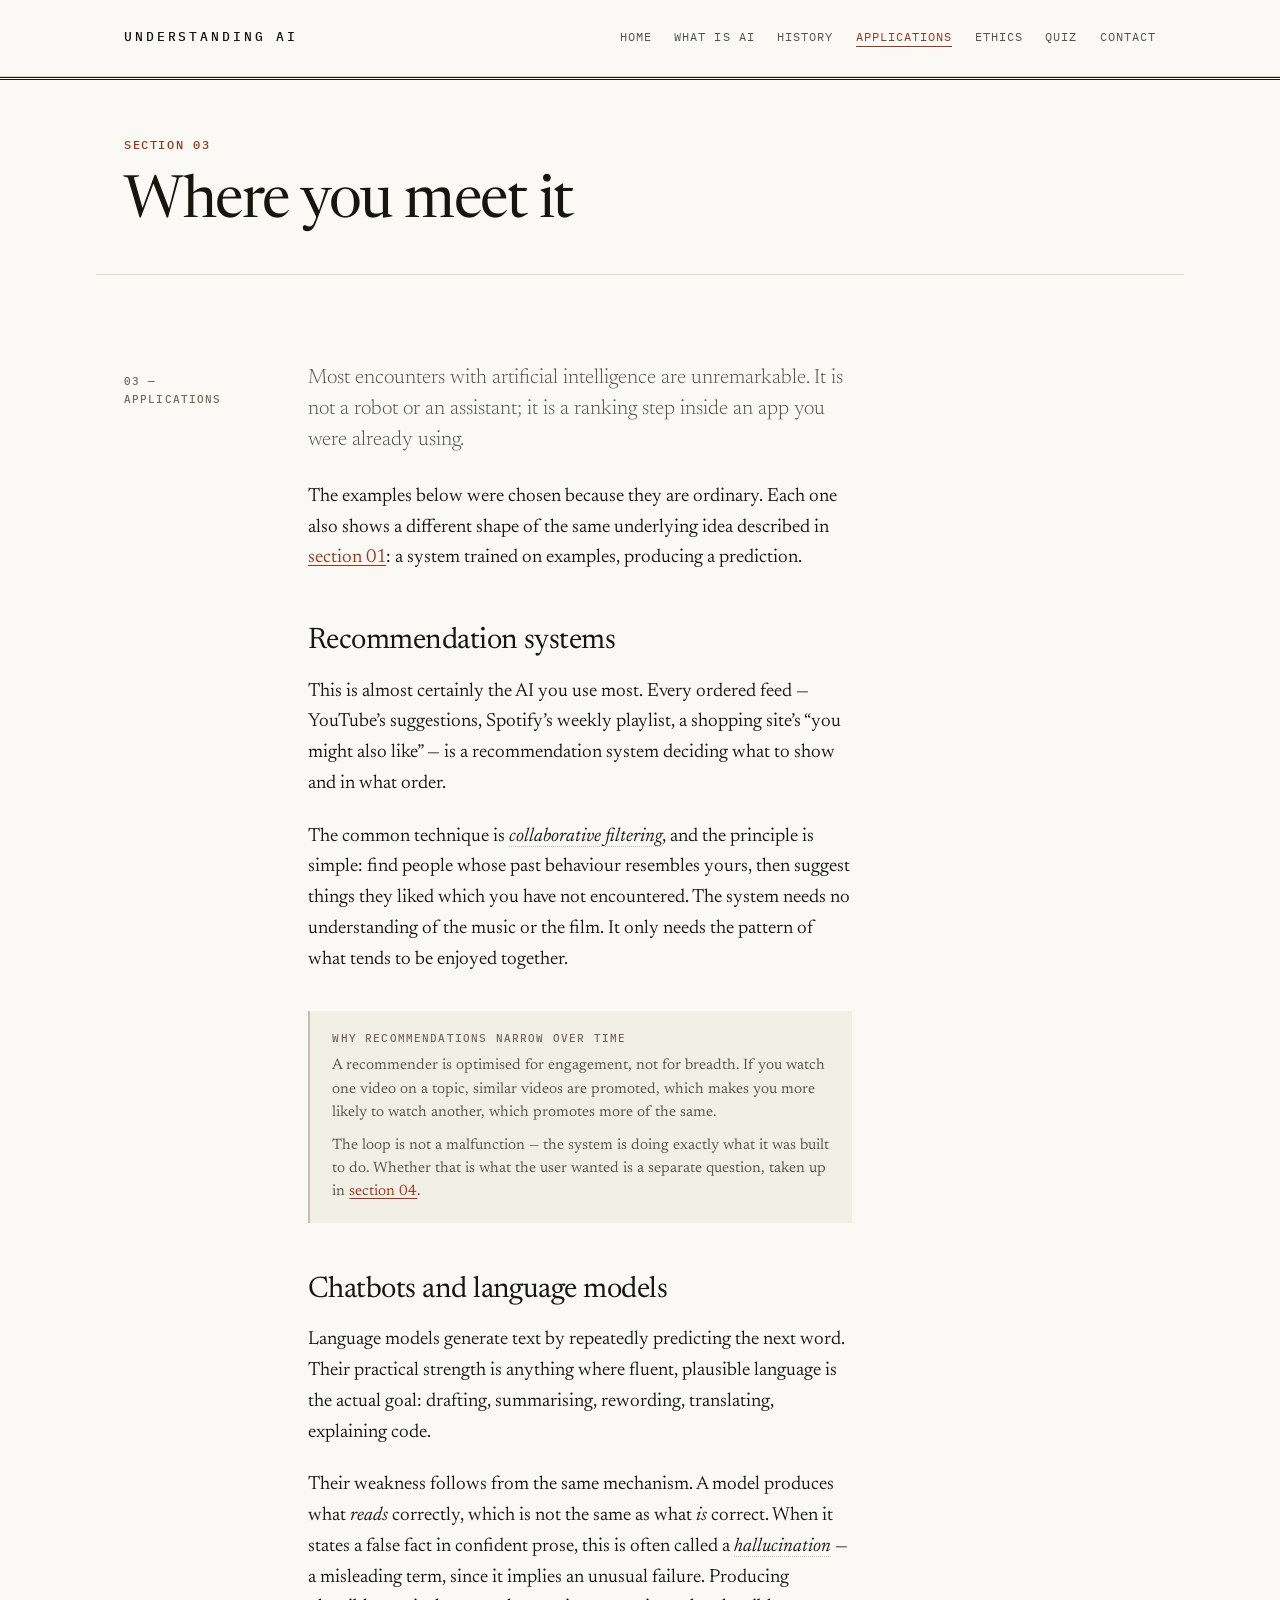
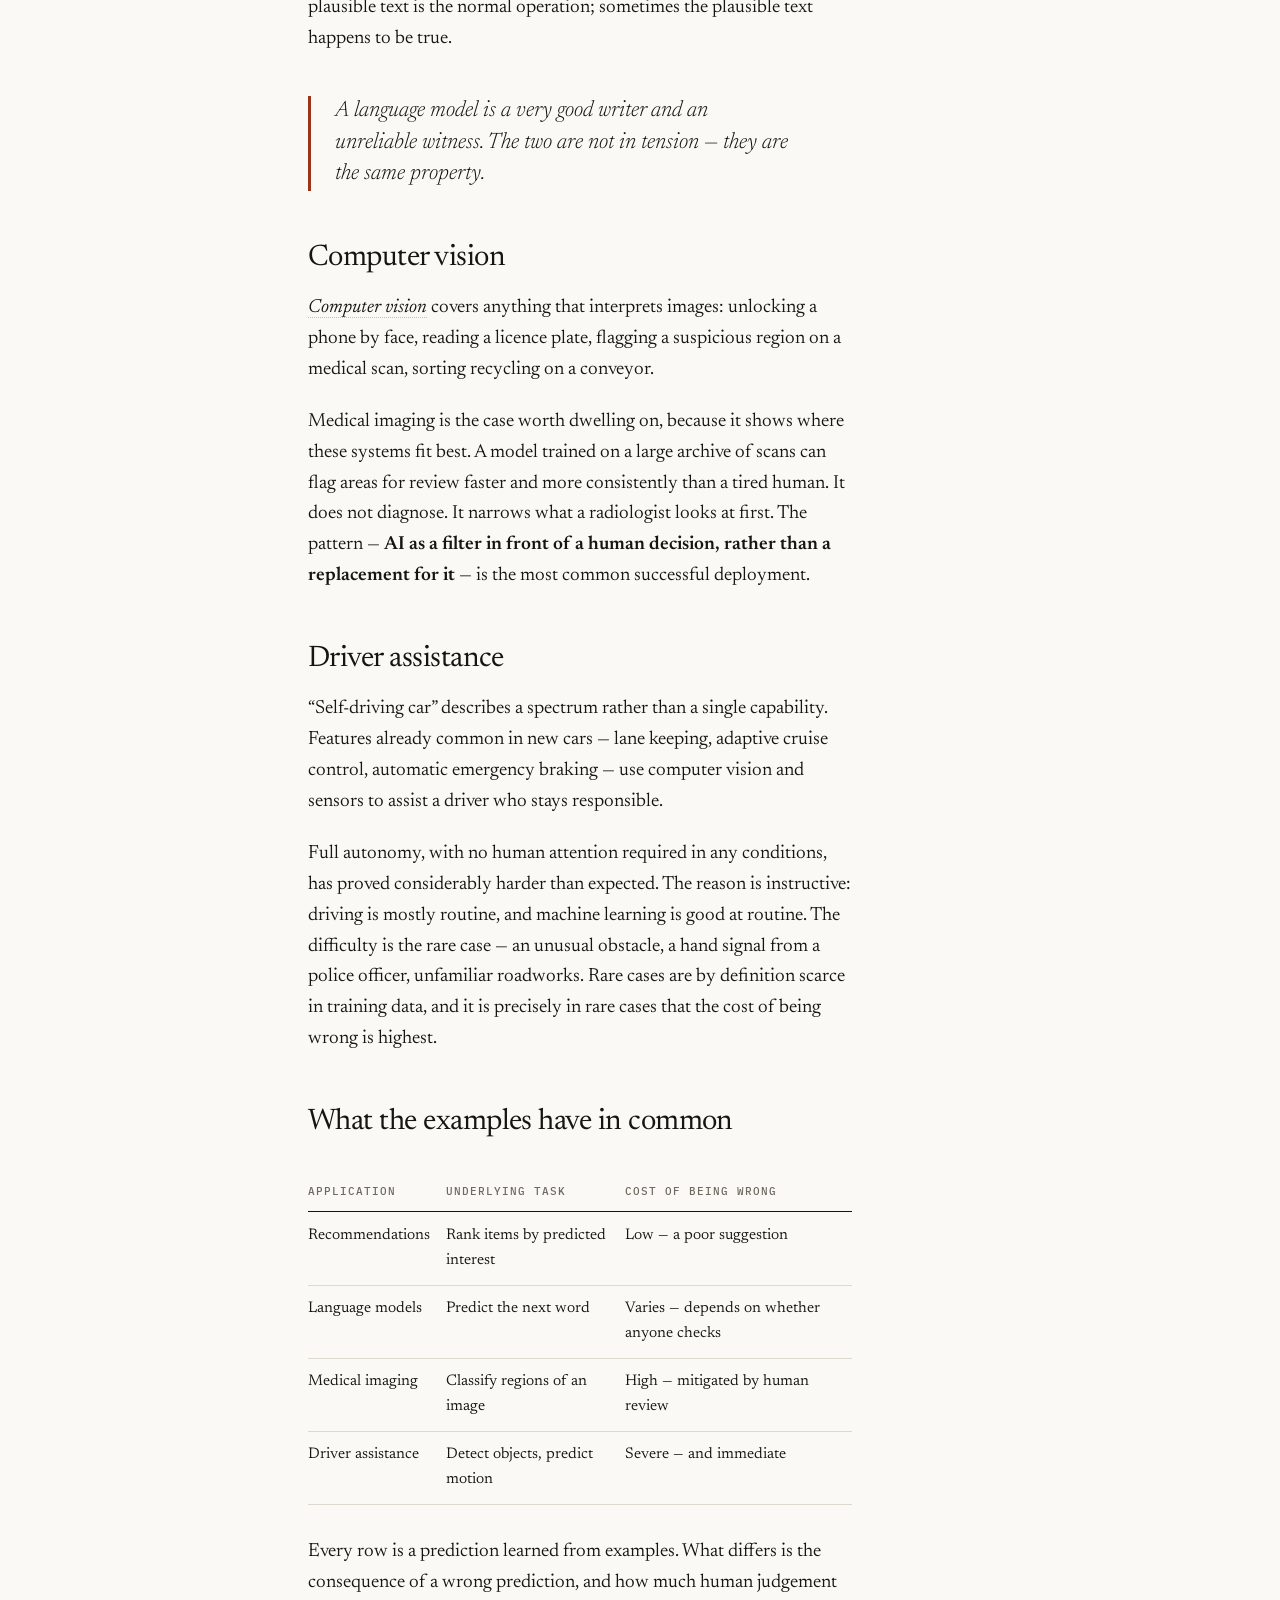
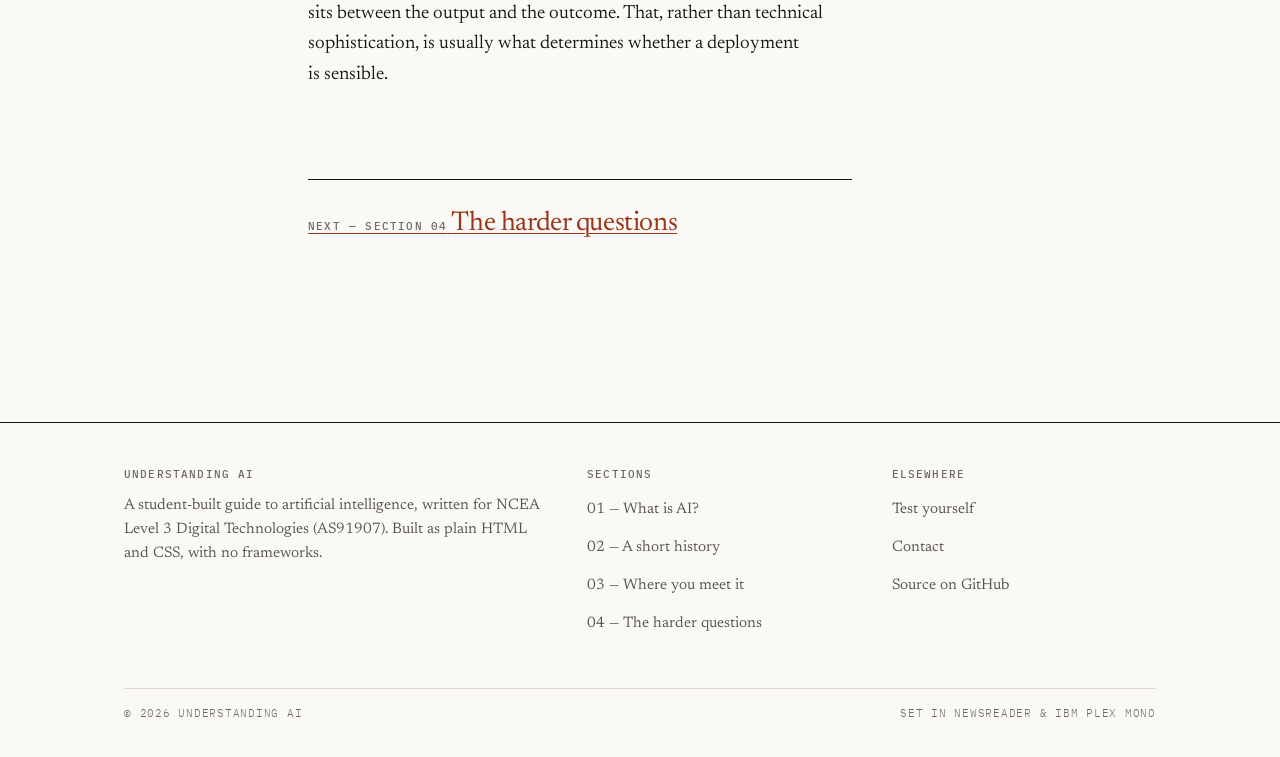
==== applications.html @ e771d9aa "Write and build "Where you meet it" page Section 03. Recommendation systems, language models, comput" ====
<!DOCTYPE html>
<html lang="en">
<head>
  <meta charset="UTF-8">
  <meta name="viewport" content="width=device-width, initial-scale=1.0">
  <title>Where you meet it — Understanding AI</title>
  <meta name="description"
        content="Real-world applications of artificial intelligence: recommendation systems, chatbots, driver assistance, and the AI already embedded in ordinary software.">
  <link rel="preconnect" href="https://fonts.googleapis.com">
  <link rel="preconnect" href="https://fonts.gstatic.com" crossorigin>
  <link href="https://fonts.googleapis.com/css2?family=Newsreader:ital,opsz,wght@0,6..72,300..600;1,6..72,300..500&family=IBM+Plex+Mono:wght@400;500&display=swap"
        rel="stylesheet">
  <link rel="stylesheet" href="css/style.css">
</head>
<body>

  <a class="skip-link" href="#main">Skip to content</a>

  <header class="masthead">
    <div class="wrap masthead__inner">
      <a class="wordmark" href="index.html">Understanding&nbsp;AI</a>
      <button class="nav__toggle" type="button" aria-expanded="false" aria-controls="nav-menu">Menu</button>
      <nav class="nav" aria-label="Main navigation">
        <ul class="nav__list" id="nav-menu">
          <li><a class="nav__link" href="index.html">Home</a></li>
          <li><a class="nav__link" href="what-is-ai.html">What is AI</a></li>
          <li><a class="nav__link" href="history.html">History</a></li>
          <li><a class="nav__link" href="applications.html" aria-current="page">Applications</a></li>
          <li><a class="nav__link" href="ethics.html">Ethics</a></li>
          <li><a class="nav__link" href="quiz.html">Quiz</a></li>
          <li><a class="nav__link" href="contact.html">Contact</a></li>
        </ul>
      </nav>
    </div>
  </header>
  <div class="masthead__rule" role="presentation"></div>

  <main id="main">

    <div class="wrap pagehead">
      <p class="pagehead__num">Section 03</p>
      <h1 class="pagehead__title">Where you meet it</h1>
    </div>

    <section class="wrap section">
      <div class="spread">
        <p class="margin-note">03 &mdash; Applications</p>
        <div class="prose">

          <p class="lead">
            Most encounters with artificial intelligence are unremarkable. It is
            not a robot or an assistant; it is a ranking step inside an app you
            were already using.
          </p>

          <p>
            The examples below were chosen because they are ordinary. Each one
            also shows a different shape of the same underlying idea described
            in <a href="what-is-ai.html">section 01</a>: a system trained on
            examples, producing a prediction.
          </p>

          <h2>Recommendation systems</h2>

          <p>
            This is almost certainly the AI you use most. Every ordered feed —
            YouTube&rsquo;s suggestions, Spotify&rsquo;s weekly playlist, a
            shopping site&rsquo;s &ldquo;you might also like&rdquo; — is a
            recommendation system deciding what to show and in what order.
          </p>

          <p>
            The common technique is <span class="term">collaborative
            filtering</span>, and the principle is simple: find people whose
            past behaviour resembles yours, then suggest things they liked
            which you have not encountered. The system needs no understanding
            of the music or the film. It only needs the pattern of what tends
            to be enjoyed together.
          </p>

          <div class="sidenote">
            <span class="sidenote__label">Why recommendations narrow over time</span>
            <p>
              A recommender is optimised for engagement, not for breadth. If
              you watch one video on a topic, similar videos are promoted,
              which makes you more likely to watch another, which promotes
              more of the same.
            </p>
            <p>
              The loop is not a malfunction — the system is doing exactly what
              it was built to do. Whether that is what the user wanted is a
              separate question, taken up in
              <a href="ethics.html">section 04</a>.
            </p>
          </div>

          <h2>Chatbots and language models</h2>

          <p>
            Language models generate text by repeatedly predicting the next
            word. Their practical strength is anything where fluent, plausible
            language is the actual goal: drafting, summarising, rewording,
            translating, explaining code.
          </p>

          <p>
            Their weakness follows from the same mechanism. A model produces
            what <em>reads</em> correctly, which is not the same as what
            <em>is</em> correct. When it states a false fact in confident
            prose, this is often called a
            <span class="term">hallucination</span> — a misleading term, since
            it implies an unusual failure. Producing plausible text is the
            normal operation; sometimes the plausible text happens to be true.
          </p>

          <p class="pullquote">
            A language model is a very good writer and an unreliable witness.
            The two are not in tension — they are the same property.
          </p>

          <h2>Computer vision</h2>

          <p>
            <span class="term">Computer vision</span> covers anything that
            interprets images: unlocking a phone by face, reading a licence
            plate, flagging a suspicious region on a medical scan, sorting
            recycling on a conveyor.
          </p>

          <p>
            Medical imaging is the case worth dwelling on, because it shows
            where these systems fit best. A model trained on a large archive of
            scans can flag areas for review faster and more consistently than a
            tired human. It does not diagnose. It narrows what a radiologist
            looks at first. The pattern — <strong>AI as a filter in front of a
            human decision, rather than a replacement for it</strong> — is the
            most common successful deployment.
          </p>

          <h2>Driver assistance</h2>

          <p>
            &ldquo;Self-driving car&rdquo; describes a spectrum rather than a
            single capability. Features already common in new cars — lane
            keeping, adaptive cruise control, automatic emergency braking — use
            computer vision and sensors to assist a driver who stays
            responsible.
          </p>

          <p>
            Full autonomy, with no human attention required in any conditions,
            has proved considerably harder than expected. The reason is
            instructive: driving is mostly routine, and machine learning is good
            at routine. The difficulty is the rare case — an unusual obstacle, a
            hand signal from a police officer, unfamiliar roadworks. Rare cases
            are by definition scarce in training data, and it is precisely in
            rare cases that the cost of being wrong is highest.
          </p>

          <h2>What the examples have in common</h2>

          <div class="table-scroll">
            <table>
              <caption class="visually-hidden">Applications compared by task and consequence of error</caption>
              <thead>
                <tr>
                  <th scope="col">Application</th>
                  <th scope="col">Underlying task</th>
                  <th scope="col">Cost of being wrong</th>
                </tr>
              </thead>
              <tbody>
                <tr>
                  <td>Recommendations</td>
                  <td>Rank items by predicted interest</td>
                  <td>Low &mdash; a poor suggestion</td>
                </tr>
                <tr>
                  <td>Language models</td>
                  <td>Predict the next word</td>
                  <td>Varies &mdash; depends on whether anyone checks</td>
                </tr>
                <tr>
                  <td>Medical imaging</td>
                  <td>Classify regions of an image</td>
                  <td>High &mdash; mitigated by human review</td>
                </tr>
                <tr>
                  <td>Driver assistance</td>
                  <td>Detect objects, predict motion</td>
                  <td>Severe &mdash; and immediate</td>
                </tr>
              </tbody>
            </table>
          </div>

          <p>
            Every row is a prediction learned from examples. What differs is the
            consequence of a wrong prediction, and how much human judgement sits
            between the output and the outcome. That, rather than technical
            sophistication, is usually what determines whether a deployment is
            sensible.
          </p>

          <a class="readnext" href="ethics.html">
            <span class="readnext__label">Next &mdash; Section 04</span>
            <span class="readnext__title">The harder questions</span>
          </a>

        </div>
      </div>
    </section>

  </main>

  <footer class="colophon">
    <div class="wrap">
      <div class="colophon__grid">
        <div class="colophon__about">
          <h2 class="colophon__heading">Understanding AI</h2>
          <p>
            A student-built guide to artificial intelligence, written for
            NCEA Level&nbsp;3 Digital Technologies (AS91907). Built as plain
            HTML and CSS, with no frameworks.
          </p>
        </div>
        <div>
          <h2 class="colophon__heading">Sections</h2>
          <ul class="colophon__list">
            <li><a href="what-is-ai.html">01 &mdash; What is AI?</a></li>
            <li><a href="history.html">02 &mdash; A short history</a></li>
            <li><a href="applications.html">03 &mdash; Where you meet it</a></li>
            <li><a href="ethics.html">04 &mdash; The harder questions</a></li>
          </ul>
        </div>
        <div>
          <h2 class="colophon__heading">Elsewhere</h2>
          <ul class="colophon__list">
            <li><a href="quiz.html">Test yourself</a></li>
            <li><a href="contact.html">Contact</a></li>
            <li><a href="https://github.com/realistkrook/AS91907">Source on GitHub</a></li>
          </ul>
        </div>
      </div>
      <div class="colophon__foot">
        <span>&copy; 2026 Understanding AI</span>
        <span>Set in Newsreader &amp; IBM Plex Mono</span>
      </div>
    </div>
  </footer>

  <script src="js/nav.js"></script>
</body>
</html>
---- css/style.css ----
/* ==========================================================================
   Understanding AI — Stylesheet
   AS91907 Digital Technologies 3.8

   DESIGN DIRECTION — Editorial / Swiss information design
   ------------------------------------------------------
   The reference points are printed explanatory writing: a broadsheet
   long-read, a well-set textbook, Tufte's page layouts. The reasoning is
   that this site is almost entirely explanatory prose, so it should be
   built like something made to be *read*, not like a product landing page.

   The rules that follow from that:
     - Paper, not dark mode. Long reading is easier on a light ground.
     - Serif for prose. Mono for anything that labels, numbers or indexes.
     - Hairline rules and numbered rows instead of boxes and cards.
     - Exactly one accent colour, used sparingly and never decoratively.
     - No gradients, no drop shadows, no rounded corners, no icon-per-heading.

   All colour pairings verified against WCAG 2.1 AA before any page was
   built — see docs/style-guide.md and docs/check-contrast.py.
   ========================================================================== */

/* --------------------------------------------------------------------------
   1. Design tokens
   -------------------------------------------------------------------------- */
:root {
  /* Ground */
  --paper:      #FAF9F6;
  --band:       #F2EFE7;   /* subtle tinted band for set-apart sections */

  /* Ink — three levels only, so hierarchy stays legible */
  --ink:        #16150F;   /* 17.37:1 on paper */
  --ink-2:      #55524A;   /*  7.41:1 on paper */
  --ink-3:      #6E6A60;   /*  5.12:1 on paper, 4.69:1 on band */

  /* One accent. Oxide red — the colour of printers' ink, not of software. */
  --accent:     #9C3418;   /*  6.84:1 on paper */

  /* Rules */
  --rule:       #DDD9CF;
  --rule-mid:   #C4BFB2;

  /* Type */
  --serif: "Newsreader", "Iowan Old Style", "Palatino Linotype", Georgia, serif;
  --mono:  "IBM Plex Mono", "SFMono-Regular", Menlo, Consolas, monospace;

  /* Measure — the single most important typographic decision on a text site */
  --measure: 34rem;

  /* Rhythm */
  --gap:   1.5rem;
  --stack: 2.5rem;
  --bay:   5.5rem;   /* space between major sections */
}

/* --------------------------------------------------------------------------
   2. Base
   -------------------------------------------------------------------------- */
*, *::before, *::after { box-sizing: border-box; }

html {
  -webkit-text-size-adjust: 100%;
}

body {
  margin: 0;
  background: var(--paper);
  color: var(--ink);
  font-family: var(--serif);
  font-size: 1.1875rem;
  line-height: 1.62;
  font-weight: 380;
  -webkit-font-smoothing: antialiased;
  text-rendering: optimizeLegibility;
}

/* Prose gets a proper measure and pretty wrapping. */
p {
  margin: 0 0 1.15em;
  max-width: var(--measure);
  text-wrap: pretty;
}

h1, h2, h3 {
  font-weight: 500;
  line-height: 1.14;
  letter-spacing: -0.015em;
  text-wrap: balance;
  margin: 0;
}

a { color: inherit; }

img { max-width: 100%; height: auto; display: block; }

hr {
  height: 0;
  margin: var(--stack) 0;
  border: 0;
  border-top: 1px solid var(--rule);
  max-width: var(--measure);
}

::selection { background: #EADFCB; }

/* Focus ring — square, to match everything else. Never removed. */
:focus-visible {
  outline: 2px solid var(--accent);
  outline-offset: 3px;
}

.skip-link {
  position: absolute;
  left: -9999px;
  z-index: 200;
  padding: 0.6rem 1rem;
  background: var(--ink);
  color: var(--paper);
  font-family: var(--mono);
  font-size: 0.75rem;
  letter-spacing: 0.08em;
  text-transform: uppercase;
  text-decoration: none;
}
.skip-link:focus { left: 1.5rem; top: 1.5rem; }

/* Available to screen readers, hidden visually. Used for table captions,
   which describe a table to assistive technology without repeating a
   heading that is already visible above it. */
.visually-hidden {
  position: absolute;
  width: 1px;
  height: 1px;
  margin: -1px;
  padding: 0;
  overflow: hidden;
  clip: rect(0 0 0 0);
  clip-path: inset(50%);
  white-space: nowrap;
  border: 0;
}

/* --------------------------------------------------------------------------
   3. Layout
   -------------------------------------------------------------------------- */
.wrap {
  width: 100%;
  max-width: 68rem;
  margin-inline: auto;
  padding-inline: 1.75rem;
}

/* Two-column editorial grid: a narrow marginal column for labels and
   metadata, and a wide column for the actual content. This is the
   structural idea the whole site is built on. */
.spread {
  display: grid;
  grid-template-columns: 8.5rem minmax(0, 1fr);
  gap: 0 3rem;
}
@media (max-width: 800px) {
  .spread { grid-template-columns: 1fr; gap: 0.75rem; }
}

/* A label that sits in the margin, opposite the content it names. */
.margin-note {
  font-family: var(--mono);
  font-size: 0.7rem;
  font-weight: 500;
  letter-spacing: 0.1em;
  text-transform: uppercase;
  color: var(--ink-3);
  padding-top: 0.55rem;
}

.section { padding-block: var(--bay); }
.section--band {
  background: var(--band);
  border-block: 1px solid var(--rule);
}

/* --------------------------------------------------------------------------
   4. Masthead
   The double rule under the masthead is lifted straight from newspaper
   practice: one hairline, a sliver of space, then a heavy rule.
   -------------------------------------------------------------------------- */
.masthead {
  border-bottom: 1px solid var(--rule);
  background: var(--paper);
}

.masthead__inner {
  display: flex;
  align-items: baseline;
  justify-content: space-between;
  gap: 1.5rem;
  padding-block: 1.4rem;
}

.wordmark {
  font-family: var(--mono);
  font-size: 0.82rem;
  font-weight: 500;
  letter-spacing: 0.22em;
  text-transform: uppercase;
  text-decoration: none;
  white-space: nowrap;
}
.wordmark:hover { color: var(--accent); }

.masthead__rule {
  height: 3px;
  border-top: 1px solid var(--ink);
  border-bottom: 1px solid var(--ink);
  background: transparent;
}

/* --- Navigation ---------------------------------------------------------- */
.nav__list {
  display: flex;
  align-items: baseline;
  gap: 1.4rem;
  margin: 0;
  padding: 0;
  list-style: none;
}

.nav__link {
  font-family: var(--mono);
  font-size: 0.72rem;
  font-weight: 400;
  letter-spacing: 0.09em;
  text-transform: uppercase;
  color: var(--ink-2);
  text-decoration: none;
  padding-bottom: 2px;
  border-bottom: 1px solid transparent;
  transition: color 0.12s, border-color 0.12s;
}
.nav__link:hover {
  color: var(--ink);
  border-bottom-color: var(--ink);
}
.nav__link[aria-current="page"] {
  color: var(--accent);
  border-bottom-color: var(--accent);
}

/* Menu toggle — set as a word, not an icon. A ☰ glyph would be the only
   pictogram on the entire site; a label is more consistent and clearer. */
.nav__toggle {
  display: none;
  padding: 0.35rem 0;
  background: none;
  border: 0;
  border-bottom: 1px solid var(--ink);
  color: var(--ink);
  font-family: var(--mono);
  font-size: 0.72rem;
  letter-spacing: 0.09em;
  text-transform: uppercase;
  cursor: pointer;
}

@media (max-width: 860px) {
  .nav__toggle { display: block; }
  .nav__list {
    display: none;
    flex-direction: column;
    align-items: flex-start;
    gap: 0;
    padding-bottom: 0.75rem;
  }
  .nav__list.is-open { display: flex; }
  .nav__link {
    display: block;
    width: 100%;
    padding-block: 0.7rem;
    border-bottom: 1px solid var(--rule);
    font-size: 0.78rem;
  }
  .masthead__inner { flex-wrap: wrap; }
  .nav { width: 100%; }
}

/* --------------------------------------------------------------------------
   5. Opening spread (hero)
   -------------------------------------------------------------------------- */
.opener { padding-block: 4.5rem 3.5rem; }

.opener__kicker {
  font-family: var(--mono);
  font-size: 0.7rem;
  font-weight: 500;
  letter-spacing: 0.14em;
  text-transform: uppercase;
  color: var(--accent);
  margin: 0 0 1.6rem;
}

.opener__title {
  font-size: clamp(2.9rem, 8.5vw, 5.6rem);
  font-weight: 400;
  line-height: 0.99;
  letter-spacing: -0.028em;
  margin: 0;
  max-width: 15ch;
}
.opener__title em {
  font-style: italic;
  font-weight: 300;
}

/* The standfirst — the larger intro paragraph under a headline. */
.standfirst {
  margin: 2rem 0 0;
  max-width: 40rem;
  font-size: 1.35rem;
  line-height: 1.5;
  font-weight: 300;
  color: var(--ink-2);
}

.byline {
  display: flex;
  flex-wrap: wrap;
  gap: 0.5rem 1.6rem;
  margin-top: 2.5rem;
  padding-top: 1rem;
  border-top: 1px solid var(--rule);
  font-family: var(--mono);
  font-size: 0.7rem;
  letter-spacing: 0.08em;
  text-transform: uppercase;
  color: var(--ink-3);
}

/* --------------------------------------------------------------------------
   6. Contents index — the card grid's replacement
   Numbered rows separated by hairlines. This is how a book lists its
   chapters, and it carries more information in less space than three
   equally-weighted boxes.
   -------------------------------------------------------------------------- */
.index { border-bottom: 1px solid var(--rule); }

.index__row {
  display: grid;
  grid-template-columns: 4.5rem minmax(0, 1fr) minmax(0, 1.15fr) 2rem;
  align-items: baseline;
  gap: 0 2rem;
  padding: 1.9rem 0;
  border-top: 1px solid var(--rule);
  text-decoration: none;
  color: inherit;
  transition: background-color 0.14s;
}
.index__row:hover { background: rgba(156, 52, 24, 0.045); }

.index__num {
  font-family: var(--mono);
  font-size: 0.78rem;
  font-weight: 500;
  letter-spacing: 0.06em;
  color: var(--ink-3);
  transition: color 0.14s;
}
.index__row:hover .index__num { color: var(--accent); }

.index__title {
  font-size: 1.7rem;
  font-weight: 400;
  letter-spacing: -0.015em;
  line-height: 1.15;
}

.index__blurb {
  margin: 0;
  max-width: none;
  font-size: 0.98rem;
  line-height: 1.55;
  color: var(--ink-2);
}

.index__mark {
  justify-self: end;
  font-family: var(--mono);
  font-size: 0.95rem;
  color: var(--ink-3);
  transition: transform 0.14s, color 0.14s;
}
.index__row:hover .index__mark {
  color: var(--accent);
  transform: translateX(4px);
}

@media (max-width: 800px) {
  .index__row {
    grid-template-columns: 3rem minmax(0, 1fr);
    gap: 0.4rem 1.25rem;
    padding: 1.5rem 0;
  }
  .index__blurb { grid-column: 2; }
  .index__mark  { display: none; }
  .index__title { font-size: 1.4rem; }
}

/* --------------------------------------------------------------------------
   7. Prose
   -------------------------------------------------------------------------- */
.prose > * { max-width: var(--measure); }

.prose h2 {
  margin: 3.2rem 0 1.1rem;
  font-size: 1.85rem;
  font-weight: 400;
  letter-spacing: -0.018em;
}
.prose h2:first-child { margin-top: 0; }

.prose h3 {
  margin: 2.4rem 0 0.7rem;
  font-size: 1.22rem;
  font-weight: 600;
  letter-spacing: -0.005em;
}

.prose a {
  color: var(--accent);
  text-decoration: underline;
  text-underline-offset: 0.18em;
  text-decoration-thickness: 1px;
}
.prose a:hover { background: rgba(156, 52, 24, 0.09); }

.prose strong { font-weight: 600; }

.prose ul, .prose ol {
  max-width: var(--measure);
  margin: 0 0 1.15em;
  padding-left: 1.3rem;
}
.prose li { margin-bottom: 0.5rem; }
.prose li::marker { color: var(--ink-3); }

/* Lead paragraph — the first paragraph of a page, set slightly larger. */
.prose .lead {
  font-size: 1.3rem;
  line-height: 1.5;
  font-weight: 300;
  color: var(--ink-2);
  margin-bottom: 1.6rem;
}

/* Pull quote — set in italic, hung off a heavy left rule. */
.pullquote {
  max-width: 30rem;
  margin: 2.6rem 0;
  padding-left: 1.5rem;
  border-left: 3px solid var(--accent);
  font-size: 1.4rem;
  line-height: 1.4;
  font-style: italic;
  font-weight: 300;
  color: var(--ink);
}

/* An aside set in the margin, the way a textbook annotates a page. */
.sidenote {
  max-width: var(--measure);
  margin: 2.2rem 0;
  padding: 1.2rem 1.4rem;
  background: var(--band);
  border-left: 2px solid var(--rule-mid);
  font-size: 0.94rem;
  line-height: 1.55;
  color: var(--ink-2);
}
.sidenote p { max-width: none; margin-bottom: 0.6rem; }
.sidenote p:last-child { margin-bottom: 0; }
.sidenote__label {
  display: block;
  margin-bottom: 0.5rem;
  font-family: var(--mono);
  font-size: 0.66rem;
  font-weight: 500;
  letter-spacing: 0.11em;
  text-transform: uppercase;
  color: var(--ink-3);
}

/* Defined term — used where jargon is introduced. */
.term {
  font-style: italic;
  border-bottom: 1px dotted var(--rule-mid);
}

/* --------------------------------------------------------------------------
   8. Data table — plain rules, no zebra striping
   -------------------------------------------------------------------------- */
.table-scroll { overflow-x: auto; margin: 2rem 0; }

table {
  width: 100%;
  max-width: var(--measure);
  border-collapse: collapse;
  font-size: 0.96rem;
}
th, td {
  padding: 0.7rem 1rem 0.7rem 0;
  text-align: left;
  vertical-align: top;
  border-bottom: 1px solid var(--rule);
}
th {
  font-family: var(--mono);
  font-size: 0.68rem;
  font-weight: 500;
  letter-spacing: 0.09em;
  text-transform: uppercase;
  color: var(--ink-3);
  border-bottom: 1px solid var(--ink);
}

/* --------------------------------------------------------------------------
   9. Links and buttons
   The primary action is a bordered word, not a filled pill.
   -------------------------------------------------------------------------- */
.actions {
  display: flex;
  flex-wrap: wrap;
  gap: 1.5rem;
  align-items: center;
  margin-top: 2.4rem;
}

.btn {
  display: inline-block;
  padding: 0.72rem 1.5rem;
  border: 1px solid var(--ink);
  background: transparent;
  color: var(--ink);
  font-family: var(--mono);
  font-size: 0.73rem;
  font-weight: 500;
  letter-spacing: 0.1em;
  text-transform: uppercase;
  text-decoration: none;
  cursor: pointer;
  transition: background-color 0.14s, color 0.14s;
}
.btn:hover { background: var(--ink); color: var(--paper); }

.btn--accent { border-color: var(--accent); color: var(--accent); }
.btn--accent:hover { background: var(--accent); color: var(--paper); }

/* A quieter inline "next" link. */
.textlink {
  font-family: var(--mono);
  font-size: 0.73rem;
  letter-spacing: 0.09em;
  text-transform: uppercase;
  color: var(--ink-2);
  text-decoration: none;
  border-bottom: 1px solid var(--rule-mid);
  padding-bottom: 2px;
}
.textlink:hover { color: var(--accent); border-bottom-color: var(--accent); }

/* --------------------------------------------------------------------------
   10. Page head (interior pages)
   -------------------------------------------------------------------------- */
.pagehead {
  padding-block: 3.5rem 2.5rem;
  border-bottom: 1px solid var(--rule);
}
.pagehead__num {
  font-family: var(--mono);
  font-size: 0.72rem;
  font-weight: 500;
  letter-spacing: 0.14em;
  text-transform: uppercase;
  color: var(--accent);
  margin: 0 0 1.2rem;
}
.pagehead__title {
  font-size: clamp(2.3rem, 6vw, 3.7rem);
  font-weight: 400;
  line-height: 1.02;
  letter-spacing: -0.025em;
  max-width: 17ch;
}

/* Status marker for pages that aren't written yet. */
.status {
  display: inline-block;
  margin-left: 0.6rem;
  padding: 0.2rem 0.55rem;
  border: 1px solid var(--rule-mid);
  font-family: var(--mono);
  font-size: 0.62rem;
  font-weight: 500;
  letter-spacing: 0.1em;
  text-transform: uppercase;
  color: var(--ink-3);
  vertical-align: 0.4em;
}

/* --------------------------------------------------------------------------
   11. Page footer navigation — "next in the sequence"
   -------------------------------------------------------------------------- */
.readnext {
  display: block;
  margin-top: var(--bay);
  padding-top: 1.4rem;
  border-top: 1px solid var(--ink);
  text-decoration: none;
  color: inherit;
  max-width: var(--measure);
}
.readnext__label {
  font-family: var(--mono);
  font-size: 0.68rem;
  font-weight: 500;
  letter-spacing: 0.11em;
  text-transform: uppercase;
  color: var(--ink-3);
}
.readnext__title {
  margin-top: 0.5rem;
  font-size: 1.7rem;
  font-weight: 400;
  letter-spacing: -0.015em;
}
.readnext:hover .readnext__title { color: var(--accent); }

/* --------------------------------------------------------------------------
   12. Colophon (footer)
   -------------------------------------------------------------------------- */
.colophon {
  margin-top: var(--bay);
  border-top: 1px solid var(--ink);
  padding-block: 2.8rem 2.2rem;
  background: var(--paper);
}

.colophon__grid {
  display: grid;
  grid-template-columns: 1.6fr 1fr 1fr;
  gap: 2.5rem;
}
@media (max-width: 760px) {
  .colophon__grid { grid-template-columns: 1fr 1fr; }
  .colophon__about { grid-column: 1 / -1; }
}

.colophon__about p {
  max-width: 26rem;
  margin: 0;
  font-size: 0.95rem;
  line-height: 1.55;
  color: var(--ink-2);
}

.colophon__heading {
  margin: 0 0 0.9rem;
  font-family: var(--mono);
  font-size: 0.66rem;
  font-weight: 500;
  letter-spacing: 0.11em;
  text-transform: uppercase;
  color: var(--ink-3);
}

.colophon__list { margin: 0; padding: 0; list-style: none; }
.colophon__list li { margin-bottom: 0.45rem; }
.colophon__list a {
  font-size: 0.95rem;
  color: var(--ink-2);
  text-decoration: none;
  border-bottom: 1px solid transparent;
}
.colophon__list a:hover { color: var(--accent); border-bottom-color: var(--accent); }

.colophon__foot {
  display: flex;
  flex-wrap: wrap;
  justify-content: space-between;
  gap: 0.6rem 2rem;
  margin-top: 2.6rem;
  padding-top: 1rem;
  border-top: 1px solid var(--rule);
  font-family: var(--mono);
  font-size: 0.67rem;
  letter-spacing: 0.07em;
  text-transform: uppercase;
  color: var(--ink-3);
}

/* --------------------------------------------------------------------------
   13. Reduced motion
   -------------------------------------------------------------------------- */
@media (prefers-reduced-motion: reduce) {
  *, *::before, *::after {
    animation-duration: 0.01ms !important;
    transition-duration: 0.01ms !important;
  }
}

/* --------------------------------------------------------------------------
   14. Print — a text site should print cleanly
   -------------------------------------------------------------------------- */
@media print {
  .masthead, .colophon, .readnext, .skip-link { display: none; }
  body { background: #fff; color: #000; font-size: 11pt; }
  .prose > *, p { max-width: none; }
}
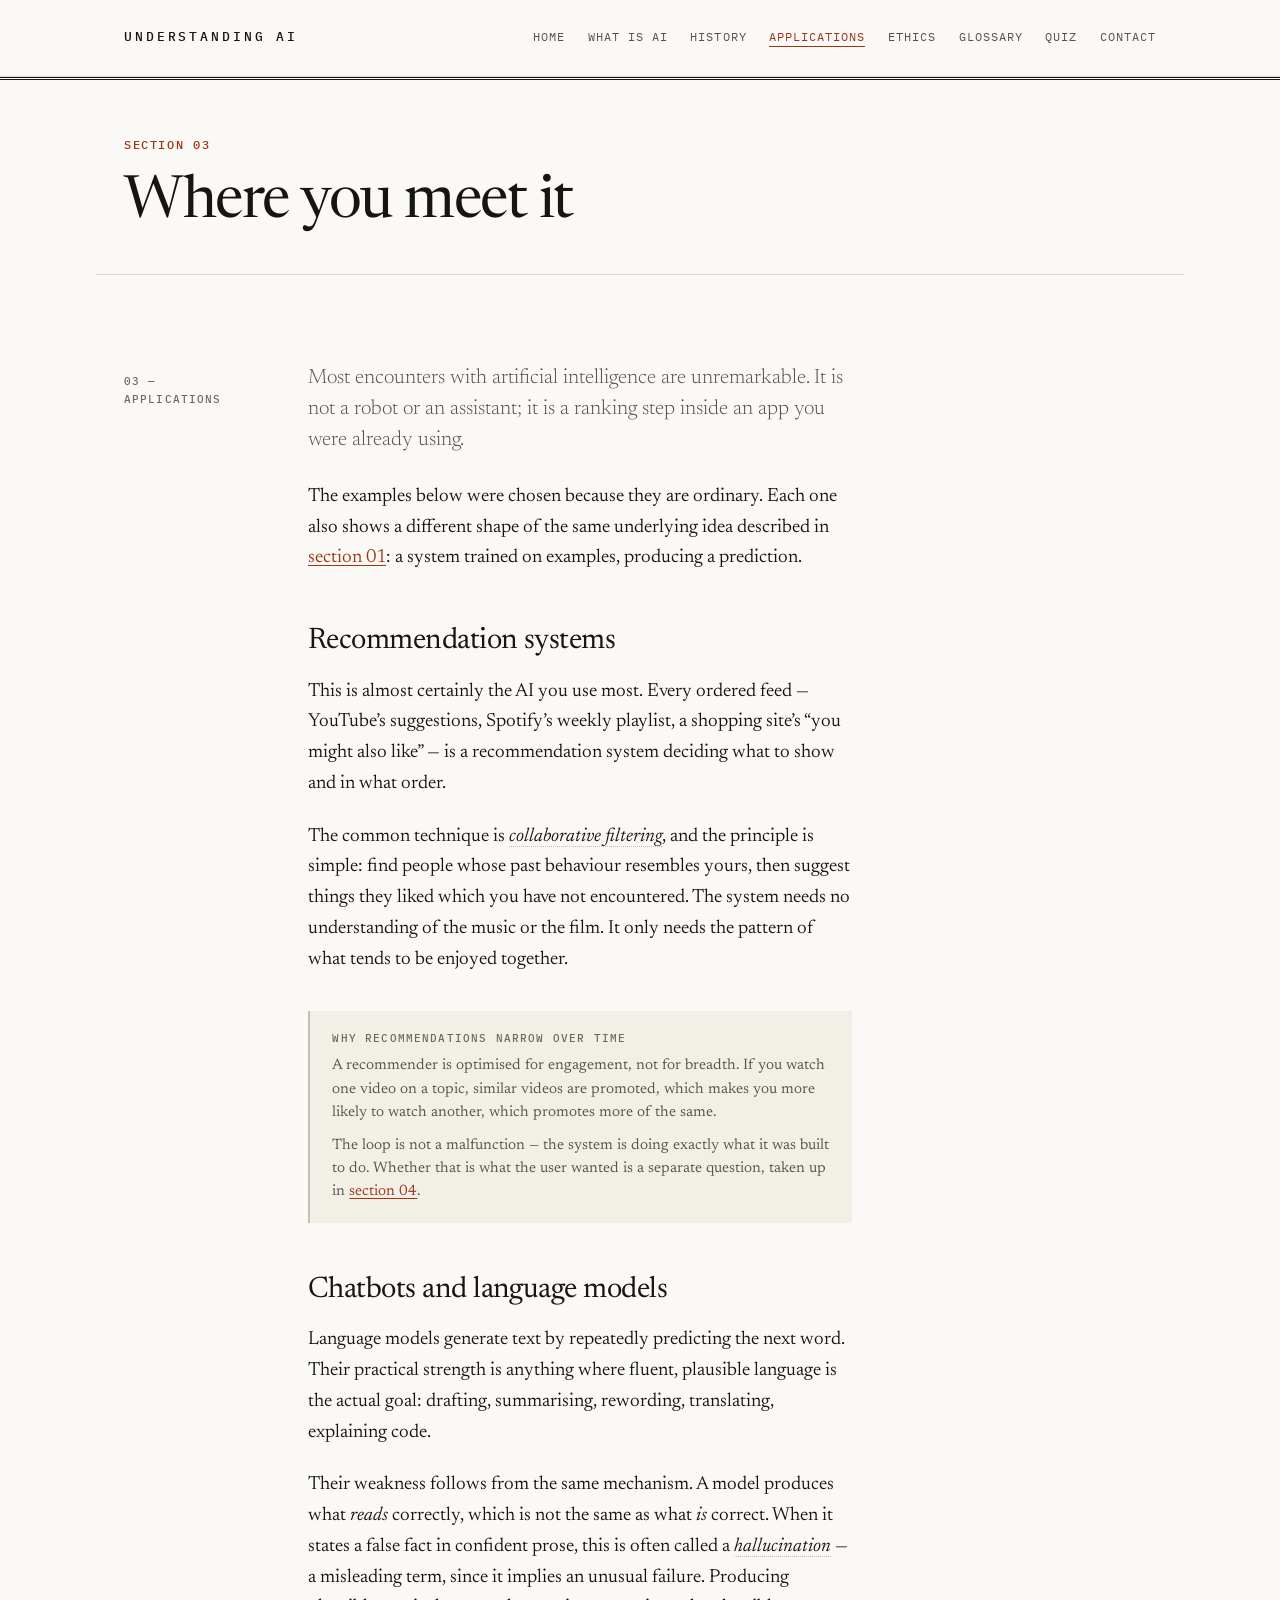
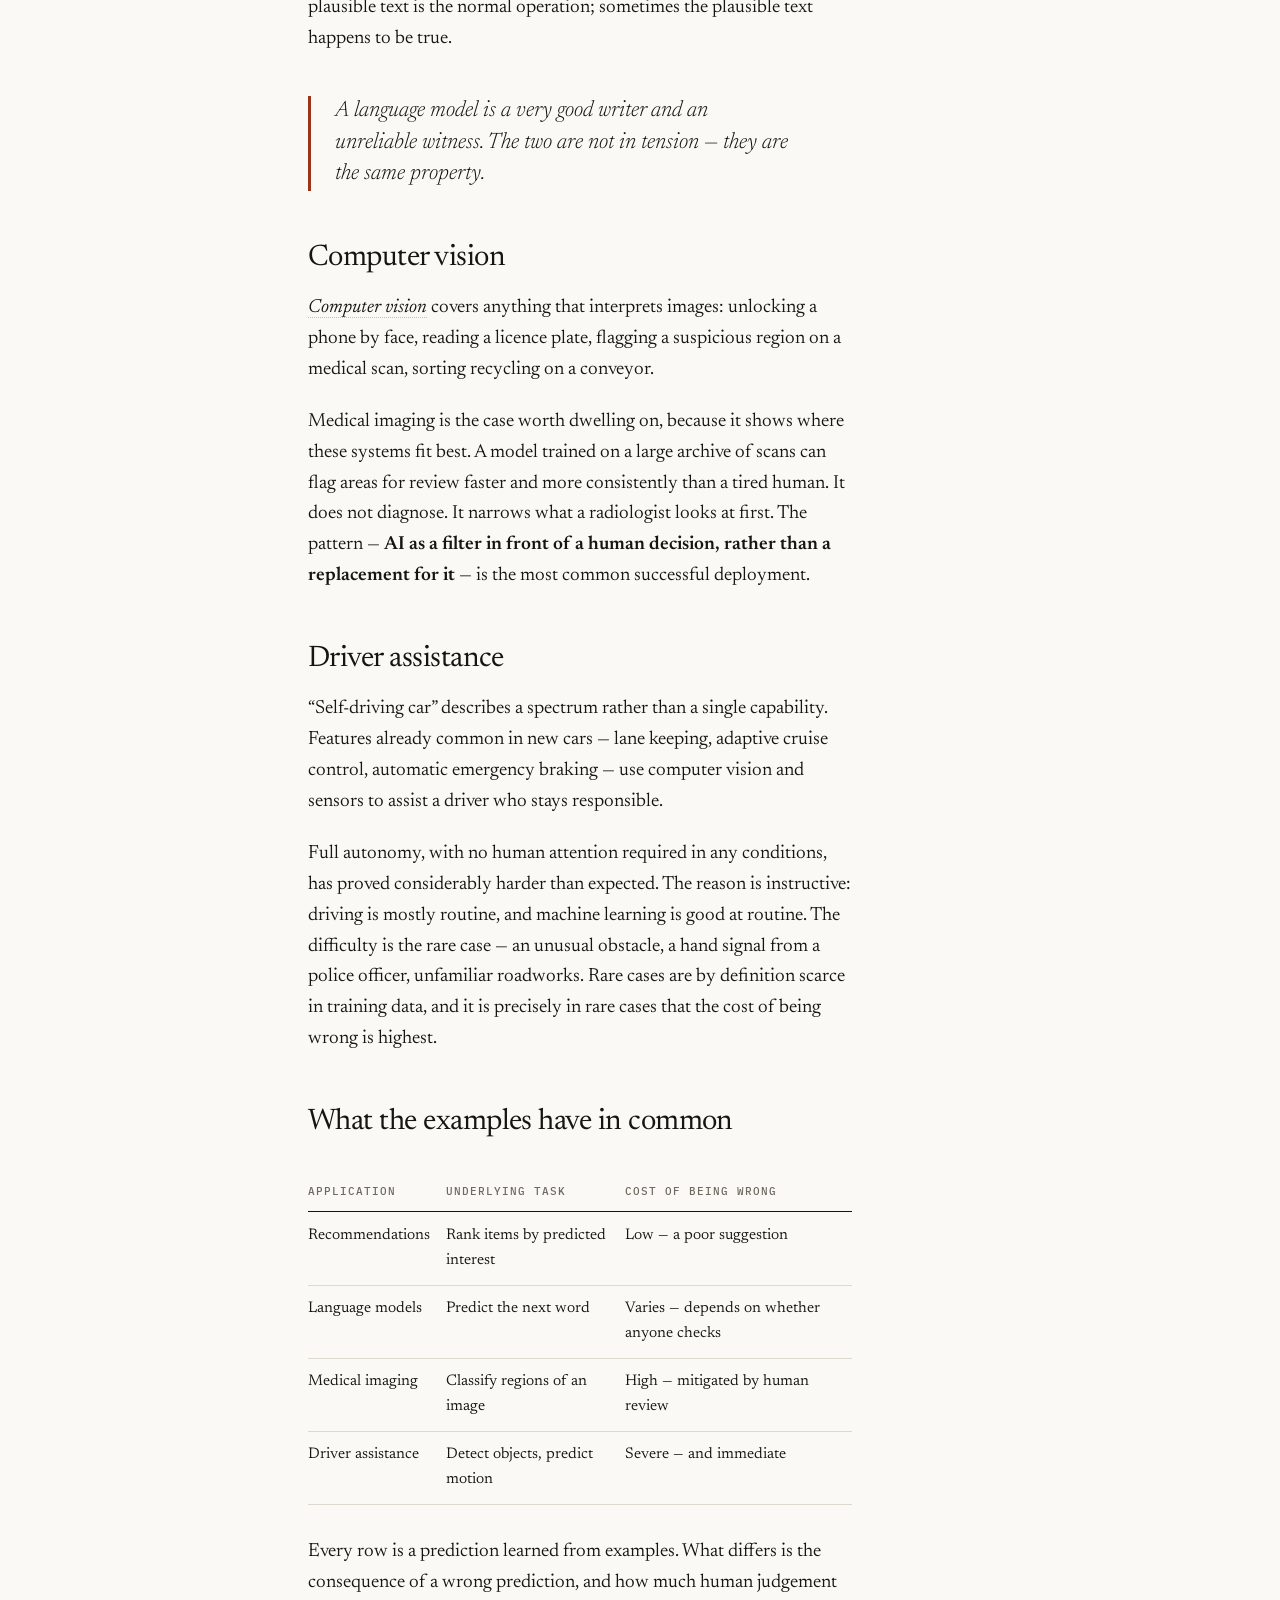
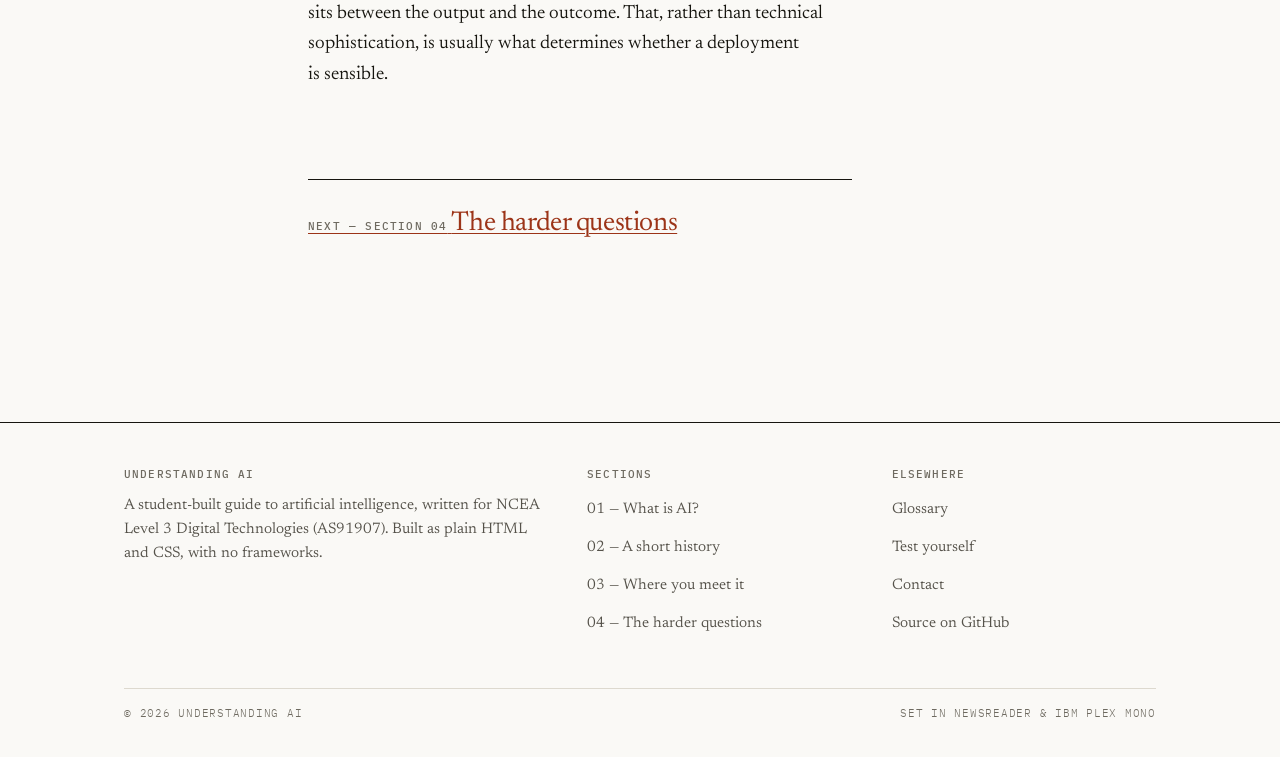
==== commit 325ba2ec: "Compile glossary and add it to the navigation Sixteen terms drawn from the terminology actually used" ====
--- a/applications.html
+++ b/applications.html
@@ -27,6 +27,7 @@
           <li><a class="nav__link" href="history.html">History</a></li>
           <li><a class="nav__link" href="applications.html" aria-current="page">Applications</a></li>
           <li><a class="nav__link" href="ethics.html">Ethics</a></li>
+          <li><a class="nav__link" href="glossary.html">Glossary</a></li>
           <li><a class="nav__link" href="quiz.html">Quiz</a></li>
           <li><a class="nav__link" href="contact.html">Contact</a></li>
         </ul>
@@ -236,6 +237,7 @@
         <div>
           <h2 class="colophon__heading">Elsewhere</h2>
           <ul class="colophon__list">
+            <li><a href="glossary.html">Glossary</a></li>
             <li><a href="quiz.html">Test yourself</a></li>
             <li><a href="contact.html">Contact</a></li>
             <li><a href="https://github.com/realistkrook/AS91907">Source on GitHub</a></li>
--- a/css/style.css
+++ b/css/style.css
@@ -714,3 +714,198 @@
   body { background: #fff; color: #000; font-size: 11pt; }
   .prose > *, p { max-width: none; }
 }
+
+/* --------------------------------------------------------------------------
+   15. Timeline
+   Built on the same margin-column idea as the rest of the site: the year
+   sits in the margin, the event sits in the text column. An era band
+   groups entries into periods so the shape of the history is visible
+   without reading every row.
+   -------------------------------------------------------------------------- */
+.era {
+  margin-top: 3.2rem;
+  padding-top: 0.9rem;
+  border-top: 1px solid var(--ink);
+}
+.era:first-of-type { margin-top: 0; }
+
+.era__label {
+  font-family: var(--mono);
+  font-size: 0.68rem;
+  font-weight: 500;
+  letter-spacing: 0.11em;
+  text-transform: uppercase;
+  color: var(--accent);
+}
+.era__span {
+  margin-left: 0.6rem;
+  color: var(--ink-3);
+}
+.era__note {
+  margin: 0.7rem 0 0;
+  max-width: var(--measure);
+  font-size: 0.97rem;
+  color: var(--ink-2);
+}
+
+.event {
+  display: grid;
+  grid-template-columns: 5rem minmax(0, 1fr);
+  gap: 0 2rem;
+  padding: 1.5rem 0;
+  border-top: 1px solid var(--rule);
+}
+.era > .event:first-of-type { border-top: 1px solid var(--rule); }
+
+.event__year {
+  font-family: var(--mono);
+  font-size: 0.85rem;
+  font-weight: 500;
+  color: var(--ink-3);
+  padding-top: 0.28rem;
+}
+
+.event__title {
+  margin: 0 0 0.4rem;
+  font-size: 1.25rem;
+  font-weight: 500;
+  letter-spacing: -0.012em;
+  line-height: 1.25;
+}
+
+.event__body {
+  margin: 0;
+  max-width: 32rem;
+  font-size: 1rem;
+  line-height: 1.6;
+  color: var(--ink-2);
+}
+
+@media (max-width: 620px) {
+  .event { grid-template-columns: 1fr; gap: 0.3rem; }
+  .event__year { padding-top: 0; }
+}
+
+/* --- Interactive variant (trial B) --------------------------------------
+   Entries collapse to a headline and expand on click. Uses a <button> so
+   it is keyboard operable and announced correctly, with aria-expanded
+   tracking the state. */
+.event--toggle { padding: 0; }
+
+.event__button {
+  display: grid;
+  grid-template-columns: 5rem minmax(0, 1fr) 1.5rem;
+  gap: 0 2rem;
+  width: 100%;
+  padding: 1.5rem 0;
+  background: none;
+  border: 0;
+  text-align: left;
+  font: inherit;
+  color: inherit;
+  cursor: pointer;
+}
+.event__button:hover { background: rgba(156, 52, 24, 0.045); }
+.event__button:hover .event__year { color: var(--accent); }
+
+.event__sign {
+  justify-self: end;
+  align-self: start;
+  padding-top: 0.2rem;
+  font-family: var(--mono);
+  font-size: 1rem;
+  color: var(--ink-3);
+}
+.event__button[aria-expanded="true"] .event__sign { color: var(--accent); }
+
+.event__panel {
+  padding: 0 0 1.5rem 7rem;
+}
+.event__panel[hidden] { display: none; }
+
+@media (max-width: 620px) {
+  .event__button { grid-template-columns: 1fr 1.5rem; }
+  .event__panel { padding-left: 0; }
+}
+
+/* Era filter — trial B only */
+.filters {
+  display: flex;
+  flex-wrap: wrap;
+  gap: 0.6rem;
+  margin-bottom: 2.5rem;
+}
+.filter {
+  padding: 0.45rem 0.9rem;
+  background: none;
+  border: 1px solid var(--rule-mid);
+  color: var(--ink-2);
+  font-family: var(--mono);
+  font-size: 0.68rem;
+  letter-spacing: 0.09em;
+  text-transform: uppercase;
+  cursor: pointer;
+}
+.filter:hover { border-color: var(--ink); color: var(--ink); }
+.filter[aria-pressed="true"] {
+  background: var(--ink);
+  border-color: var(--ink);
+  color: var(--paper);
+}
+
+.trialbar {
+  padding: 0.7rem 0;
+  background: var(--ink);
+  color: var(--paper);
+  font-family: var(--mono);
+  font-size: 0.68rem;
+  letter-spacing: 0.11em;
+  text-transform: uppercase;
+}
+
+/* --------------------------------------------------------------------------
+   16. Glossary
+   A definition list, not a table: the term is the heading of its own
+   definition, which is what <dl> exists to express. Each entry links back
+   to the section where the term is introduced in context.
+   -------------------------------------------------------------------------- */
+.glossary { margin: 0; }
+
+.glossary__entry {
+  display: grid;
+  grid-template-columns: 13rem minmax(0, 1fr);
+  gap: 0 2.5rem;
+  padding: 1.4rem 0;
+  border-top: 1px solid var(--rule);
+}
+.glossary__entry:last-child { border-bottom: 1px solid var(--rule); }
+
+.glossary dt {
+  font-size: 1.08rem;
+  font-weight: 600;
+  letter-spacing: -0.005em;
+}
+
+.glossary dd {
+  margin: 0;
+  max-width: 32rem;
+  font-size: 1rem;
+  line-height: 1.6;
+  color: var(--ink-2);
+}
+
+.glossary__source {
+  display: block;
+  margin-top: 0.5rem;
+  font-family: var(--mono);
+  font-size: 0.66rem;
+  letter-spacing: 0.09em;
+  text-transform: uppercase;
+  color: var(--ink-3);
+  text-decoration: none;
+}
+.glossary__source:hover { color: var(--accent); }
+
+@media (max-width: 700px) {
+  .glossary__entry { grid-template-columns: 1fr; gap: 0.4rem; }
+}
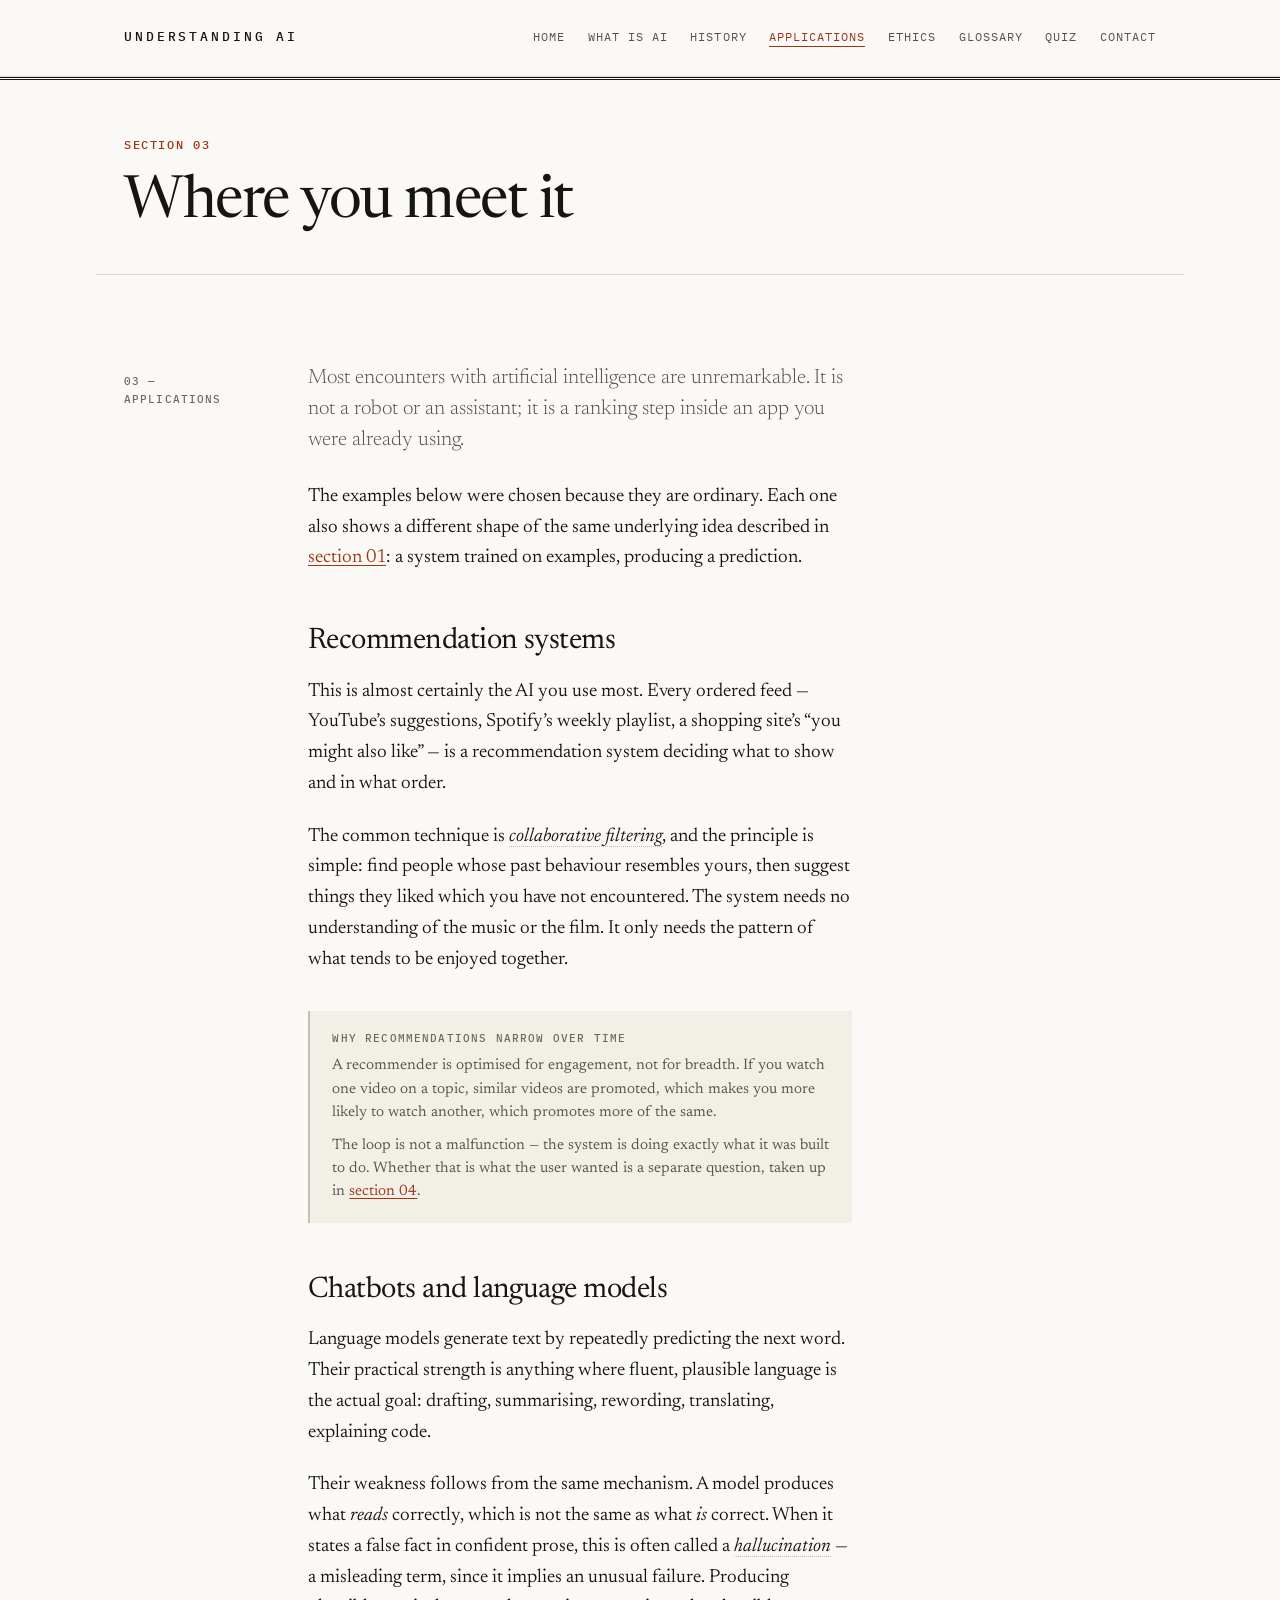
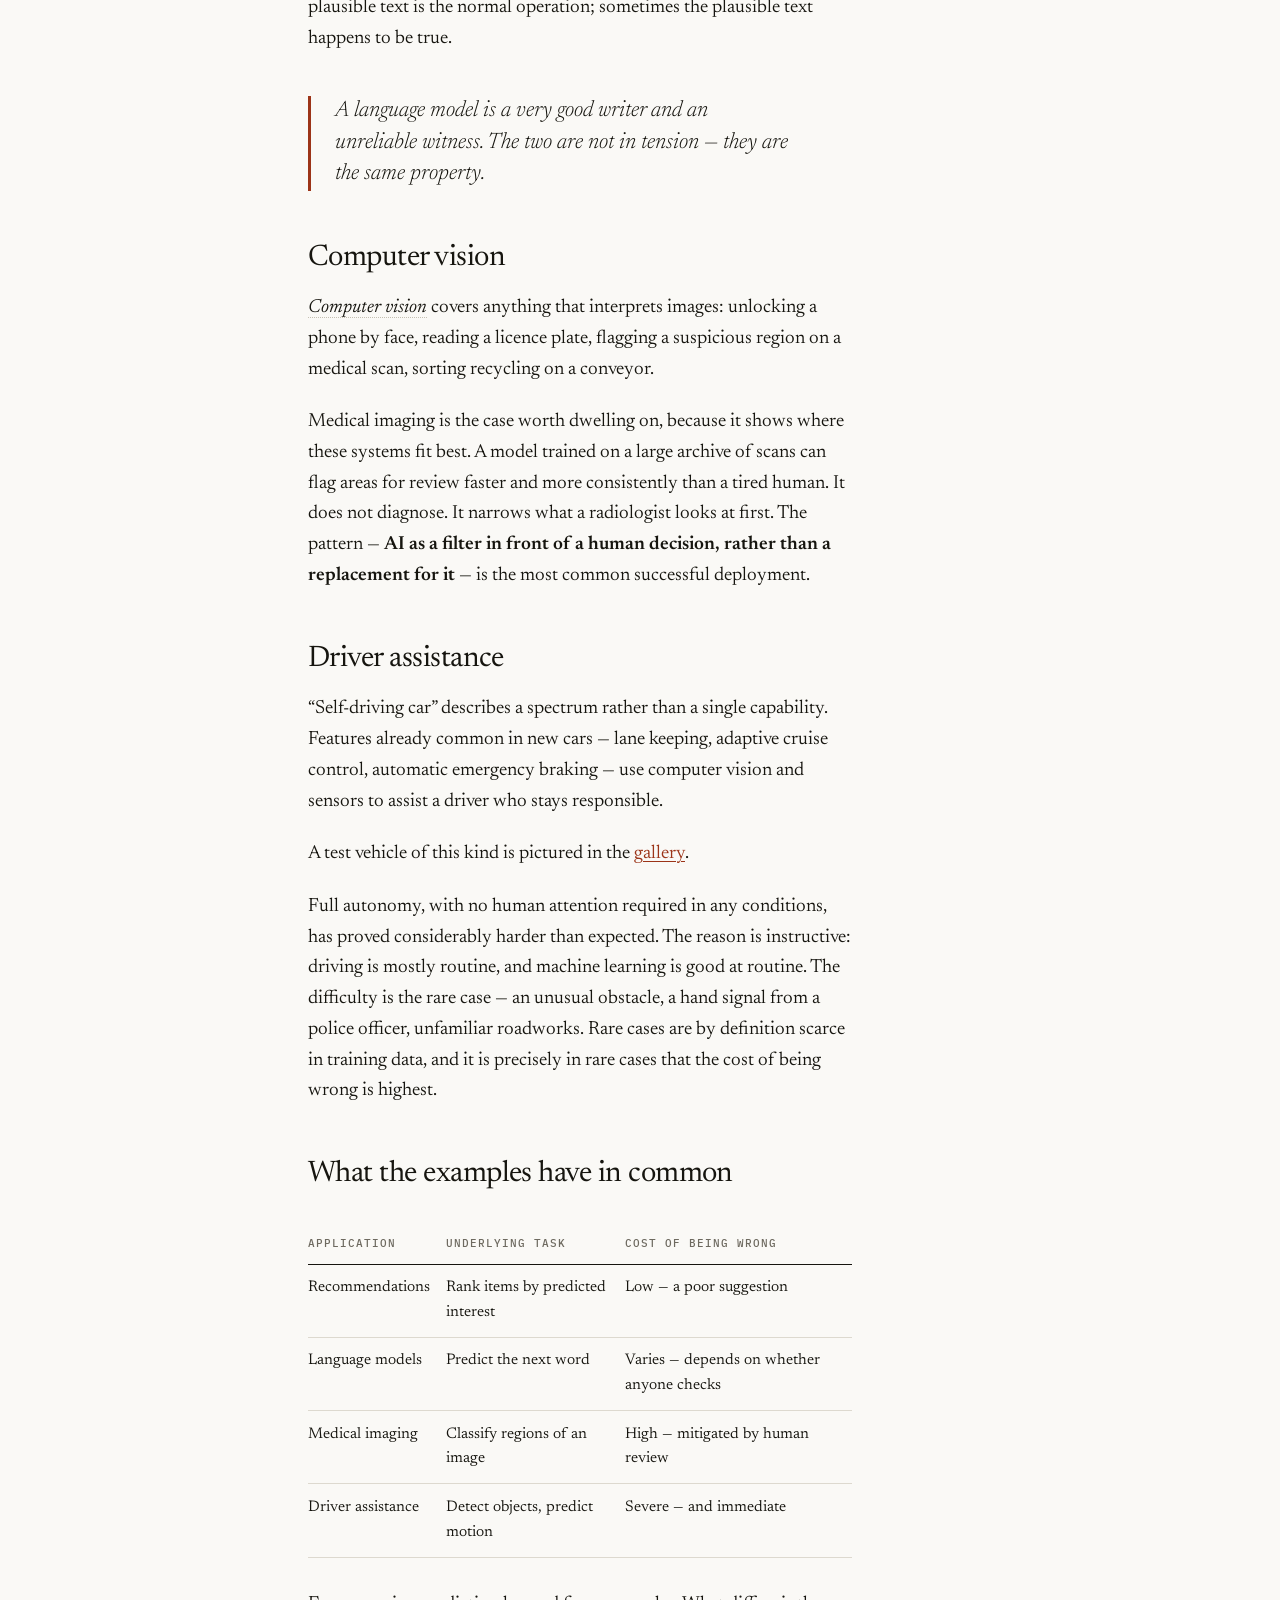
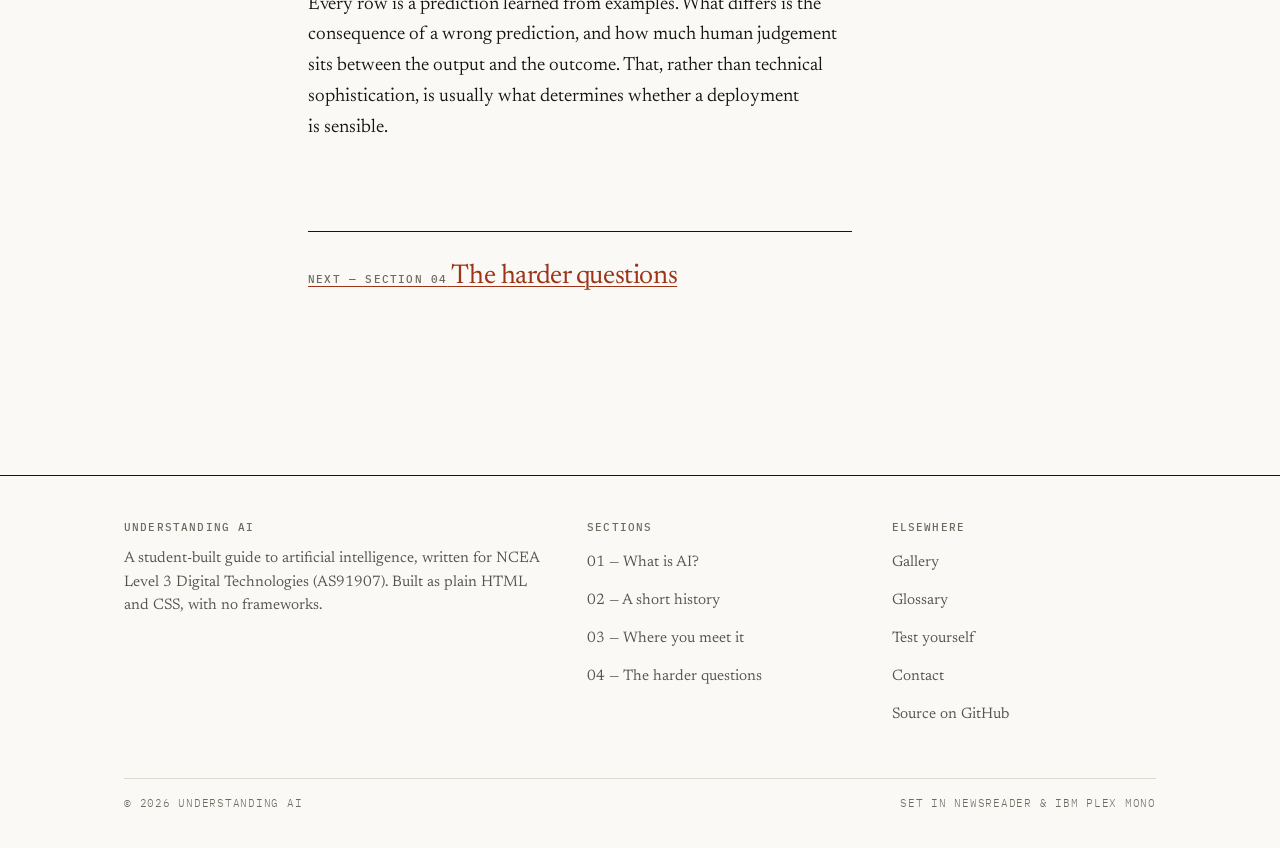
==== commit 686d4255: "Build image gallery with licensed images and credits Four captioned photographs, cross-linked from t" ====
--- a/applications.html
+++ b/applications.html
@@ -149,6 +149,11 @@
           </p>
 
           <p>
+            A test vehicle of this kind is pictured in the
+            <a href="gallery.html">gallery</a>.
+          </p>
+
+          <p>
             Full autonomy, with no human attention required in any conditions,
             has proved considerably harder than expected. The reason is
             instructive: driving is mostly routine, and machine learning is good
@@ -237,6 +242,7 @@
         <div>
           <h2 class="colophon__heading">Elsewhere</h2>
           <ul class="colophon__list">
+            <li><a href="gallery.html">Gallery</a></li>
             <li><a href="glossary.html">Glossary</a></li>
             <li><a href="quiz.html">Test yourself</a></li>
             <li><a href="contact.html">Contact</a></li>
--- a/css/style.css
+++ b/css/style.css
@@ -909,3 +909,61 @@
 @media (max-width: 700px) {
   .glossary__entry { grid-template-columns: 1fr; gap: 0.4rem; }
 }
+
+/* --------------------------------------------------------------------------
+   17. Gallery
+   Figures at full measure with the caption set beneath in the margin
+   style. Attribution sits with each image rather than being collected in
+   a footnote, because CC BY-SA requires credit to travel with the work.
+   -------------------------------------------------------------------------- */
+.gallery { margin: 0; }
+
+.figure {
+  margin: 0 0 3.5rem;
+  padding-top: 1.4rem;
+  border-top: 1px solid var(--rule);
+}
+.figure:first-child { padding-top: 0; border-top: 0; }
+
+.figure__num {
+  font-family: var(--mono);
+  font-size: 0.68rem;
+  font-weight: 500;
+  letter-spacing: 0.11em;
+  text-transform: uppercase;
+  color: var(--accent);
+  margin-bottom: 0.9rem;
+}
+
+/* Reserving the aspect ratio stops the page reflowing as images arrive,
+   which is a real usability problem on a slow connection. */
+.figure__frame {
+  background: var(--band);
+  border: 1px solid var(--rule);
+}
+.figure__frame img {
+  width: 100%;
+  height: auto;
+  display: block;
+}
+
+.figure figcaption {
+  margin-top: 1rem;
+  max-width: 32rem;
+}
+.figure__caption {
+  margin: 0 0 0.6rem;
+  font-size: 1rem;
+  line-height: 1.55;
+  color: var(--ink-2);
+}
+.figure__credit {
+  margin: 0;
+  font-family: var(--mono);
+  font-size: 0.66rem;
+  line-height: 1.6;
+  letter-spacing: 0.04em;
+  color: var(--ink-3);
+}
+.figure__credit a { color: inherit; text-decoration: underline; text-underline-offset: 0.15em; }
+.figure__credit a:hover { color: var(--accent); }
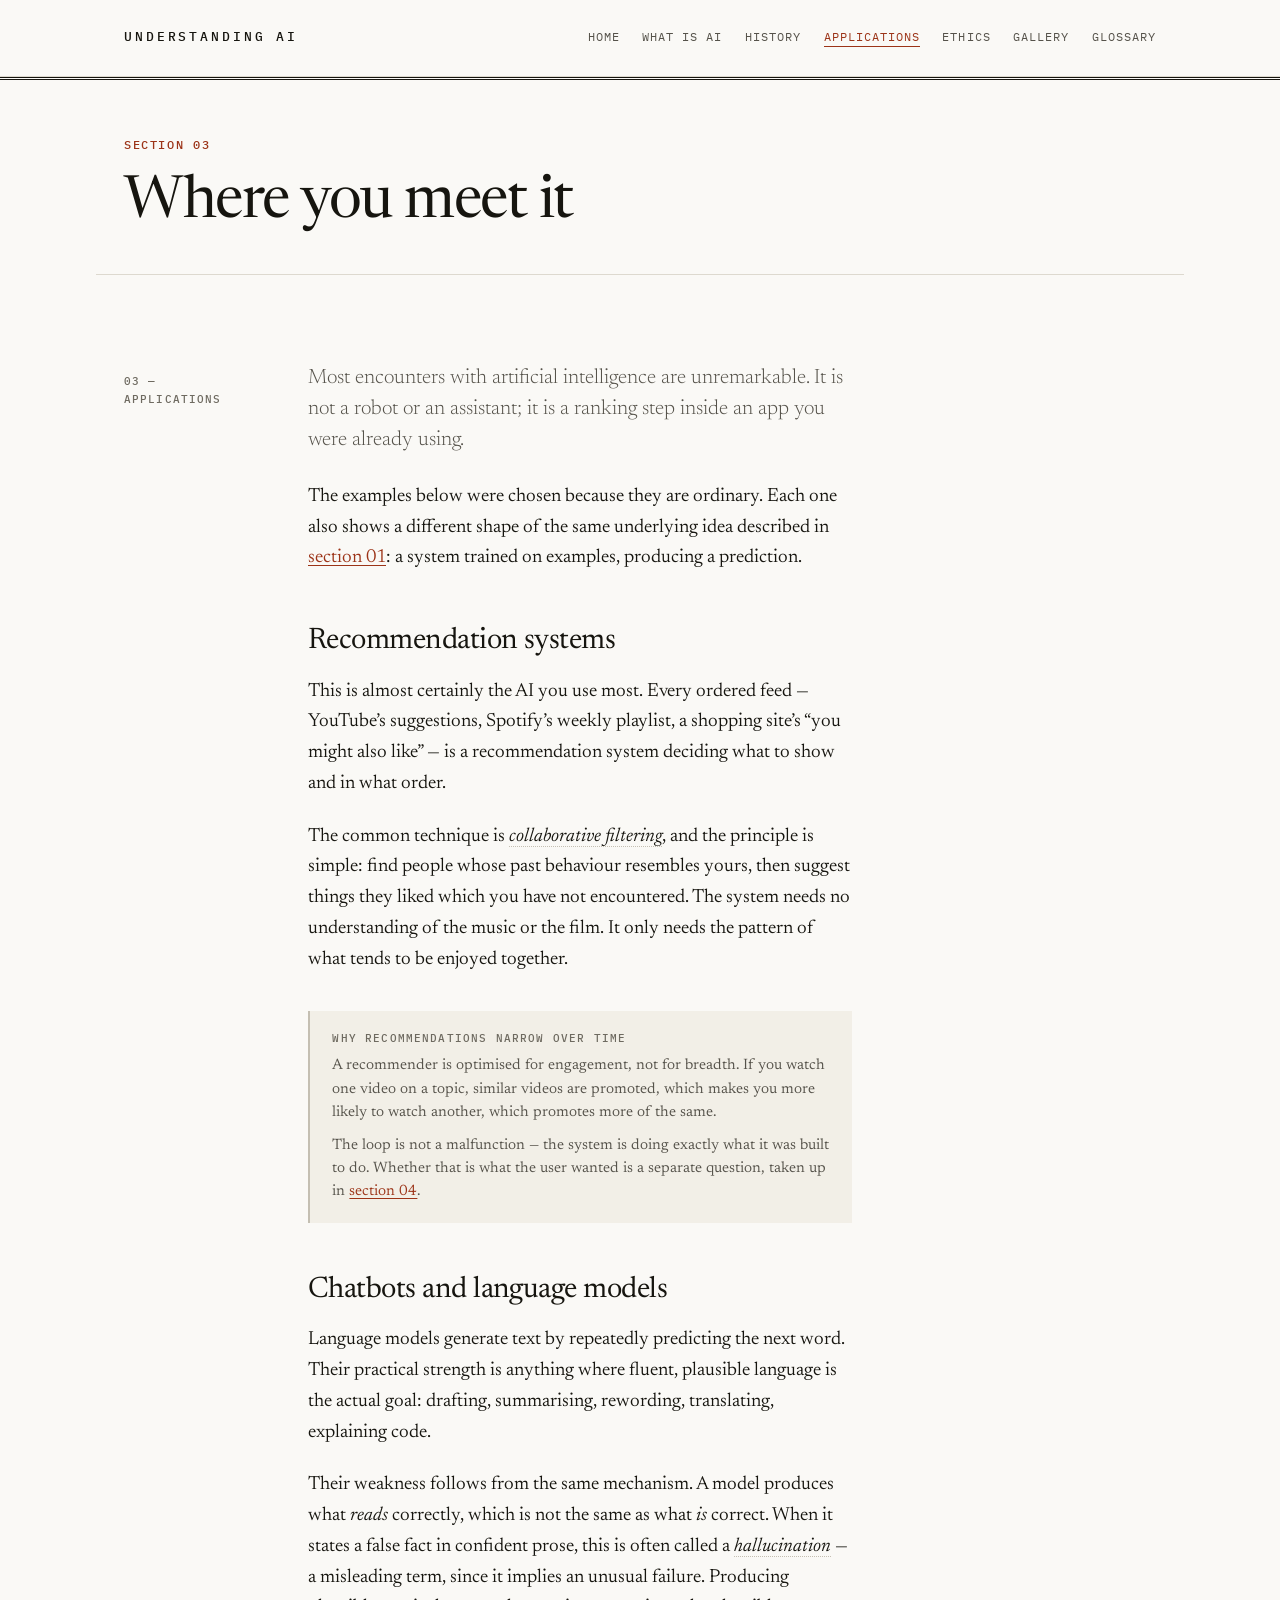
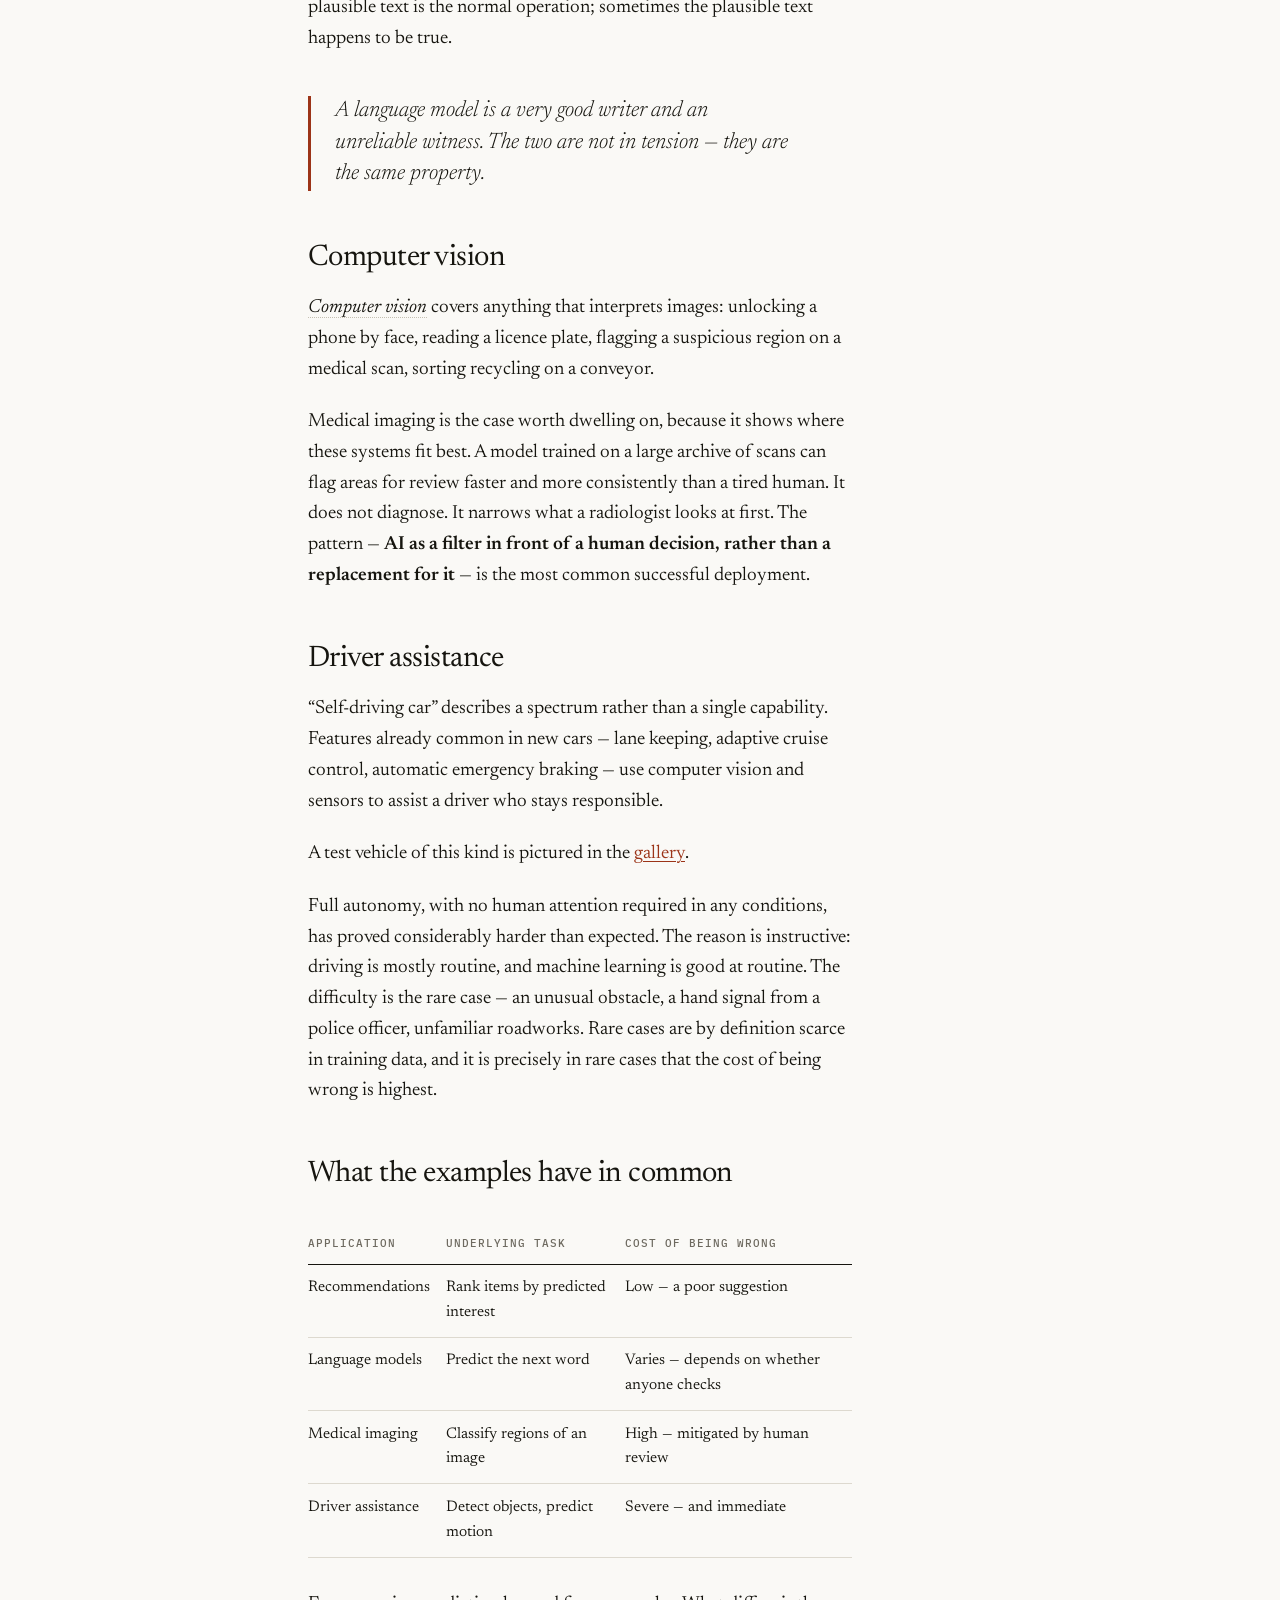
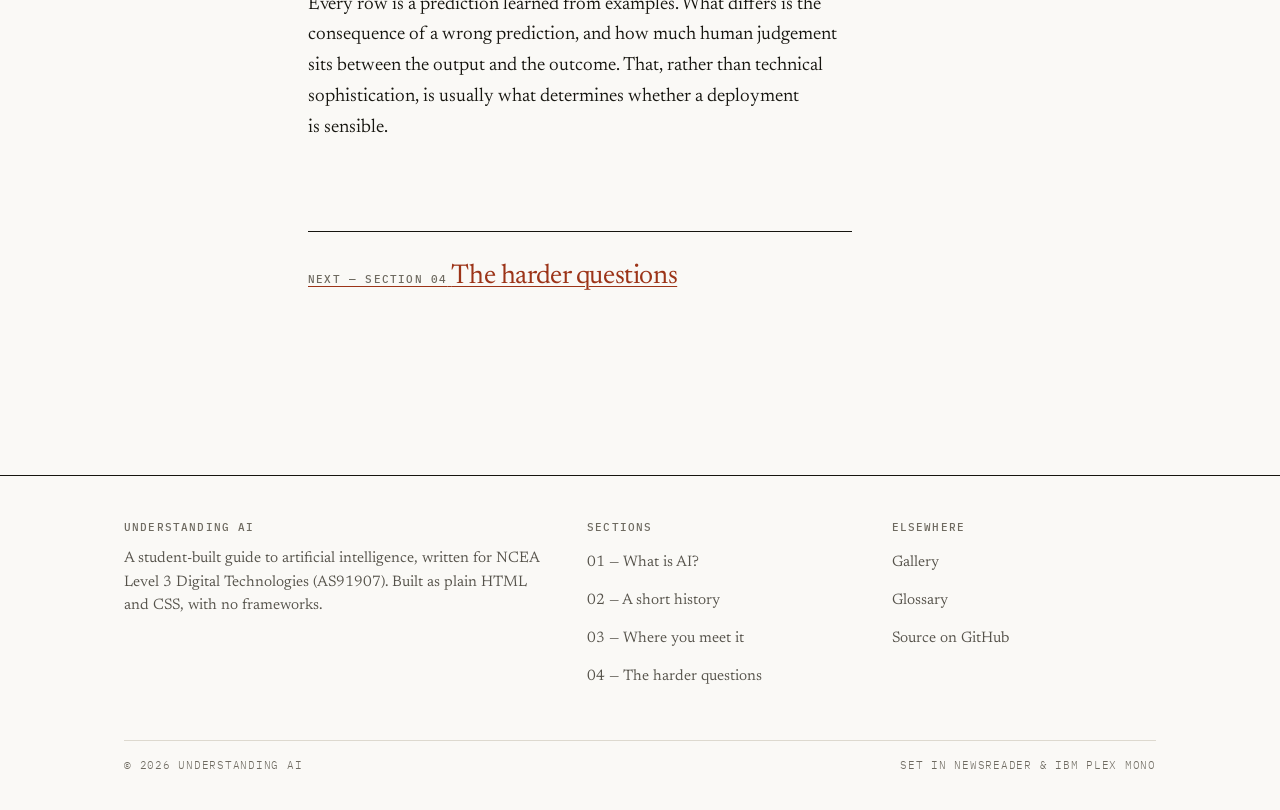
==== commit 7bfb8c5f: "Drop quiz and contact pages; add Gallery to the navigation Milestone 5 was skipped in favour of Mile" ====
--- a/applications.html
+++ b/applications.html
@@ -27,9 +27,8 @@
           <li><a class="nav__link" href="history.html">History</a></li>
           <li><a class="nav__link" href="applications.html" aria-current="page">Applications</a></li>
           <li><a class="nav__link" href="ethics.html">Ethics</a></li>
+          <li><a class="nav__link" href="gallery.html">Gallery</a></li>
           <li><a class="nav__link" href="glossary.html">Glossary</a></li>
-          <li><a class="nav__link" href="quiz.html">Quiz</a></li>
-          <li><a class="nav__link" href="contact.html">Contact</a></li>
         </ul>
       </nav>
     </div>
@@ -244,8 +243,6 @@
           <ul class="colophon__list">
             <li><a href="gallery.html">Gallery</a></li>
             <li><a href="glossary.html">Glossary</a></li>
-            <li><a href="quiz.html">Test yourself</a></li>
-            <li><a href="contact.html">Contact</a></li>
             <li><a href="https://github.com/realistkrook/AS91907">Source on GitHub</a></li>
           </ul>
         </div>
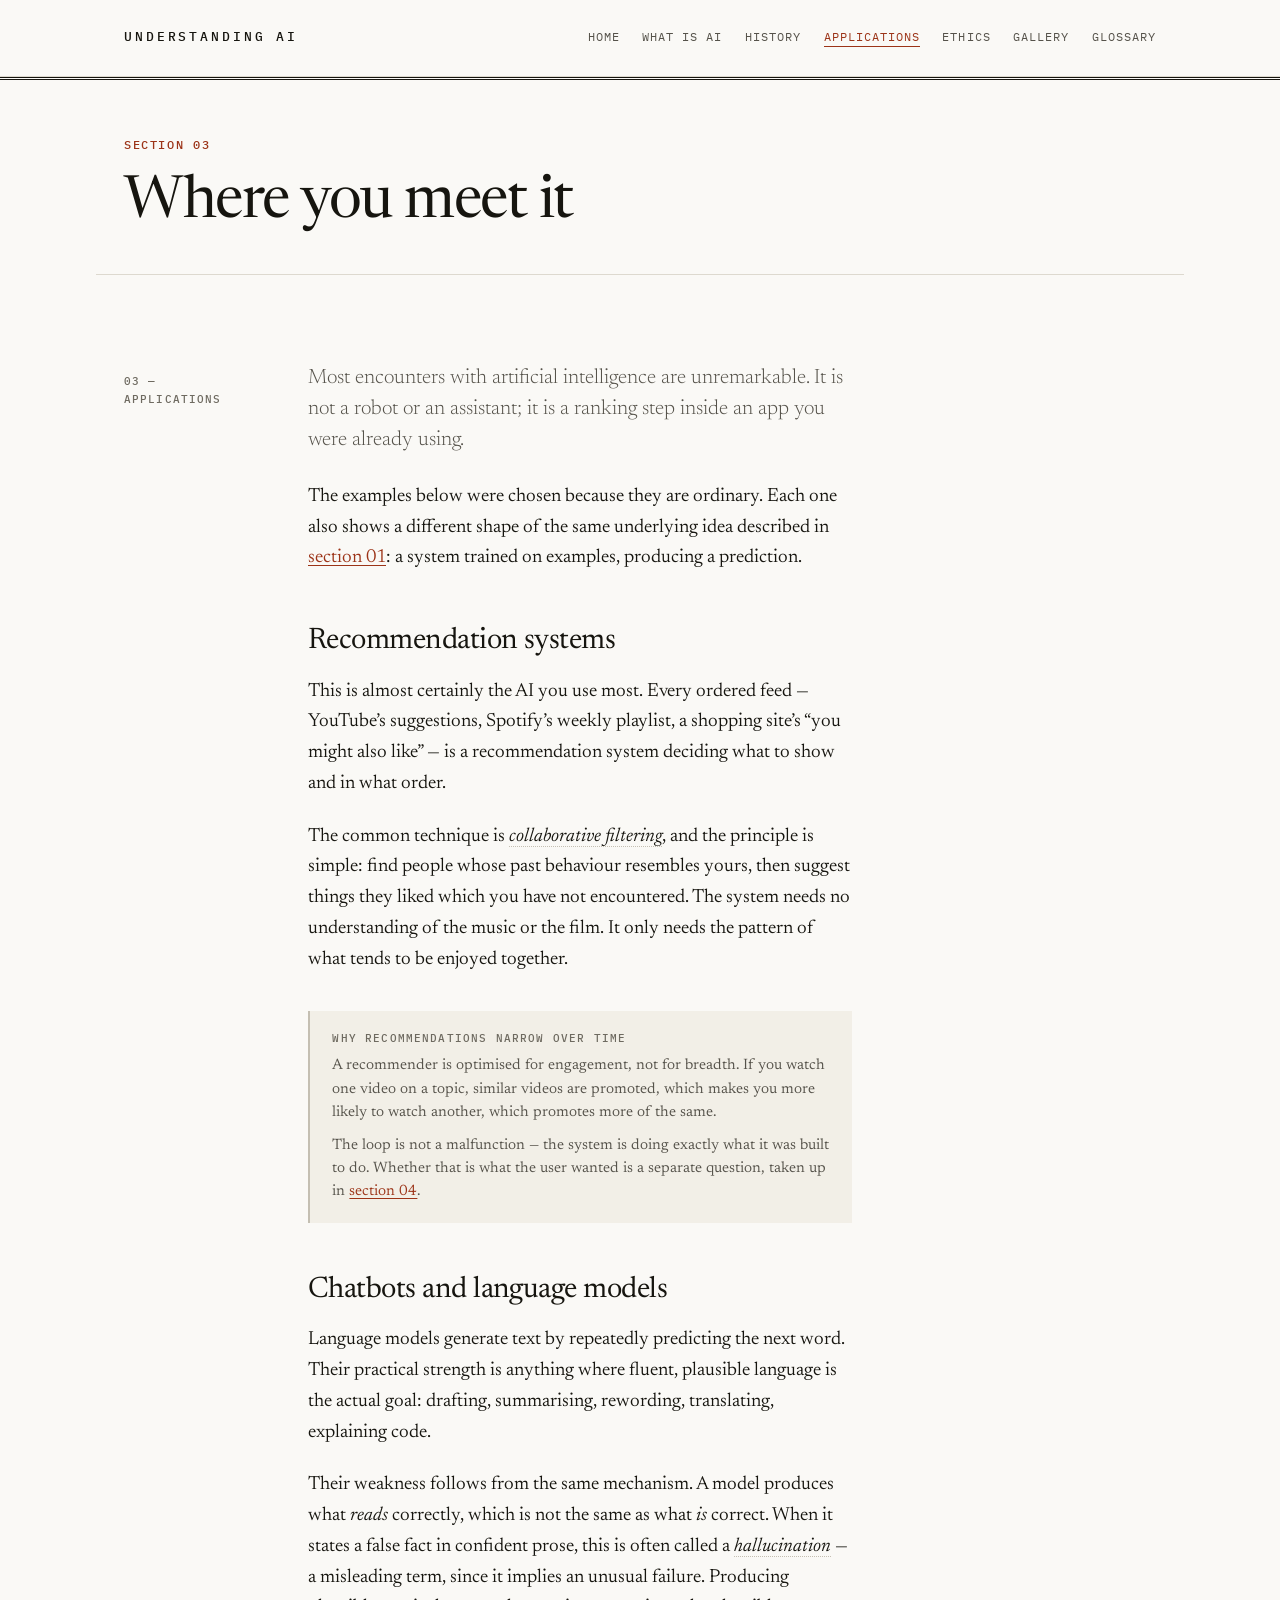
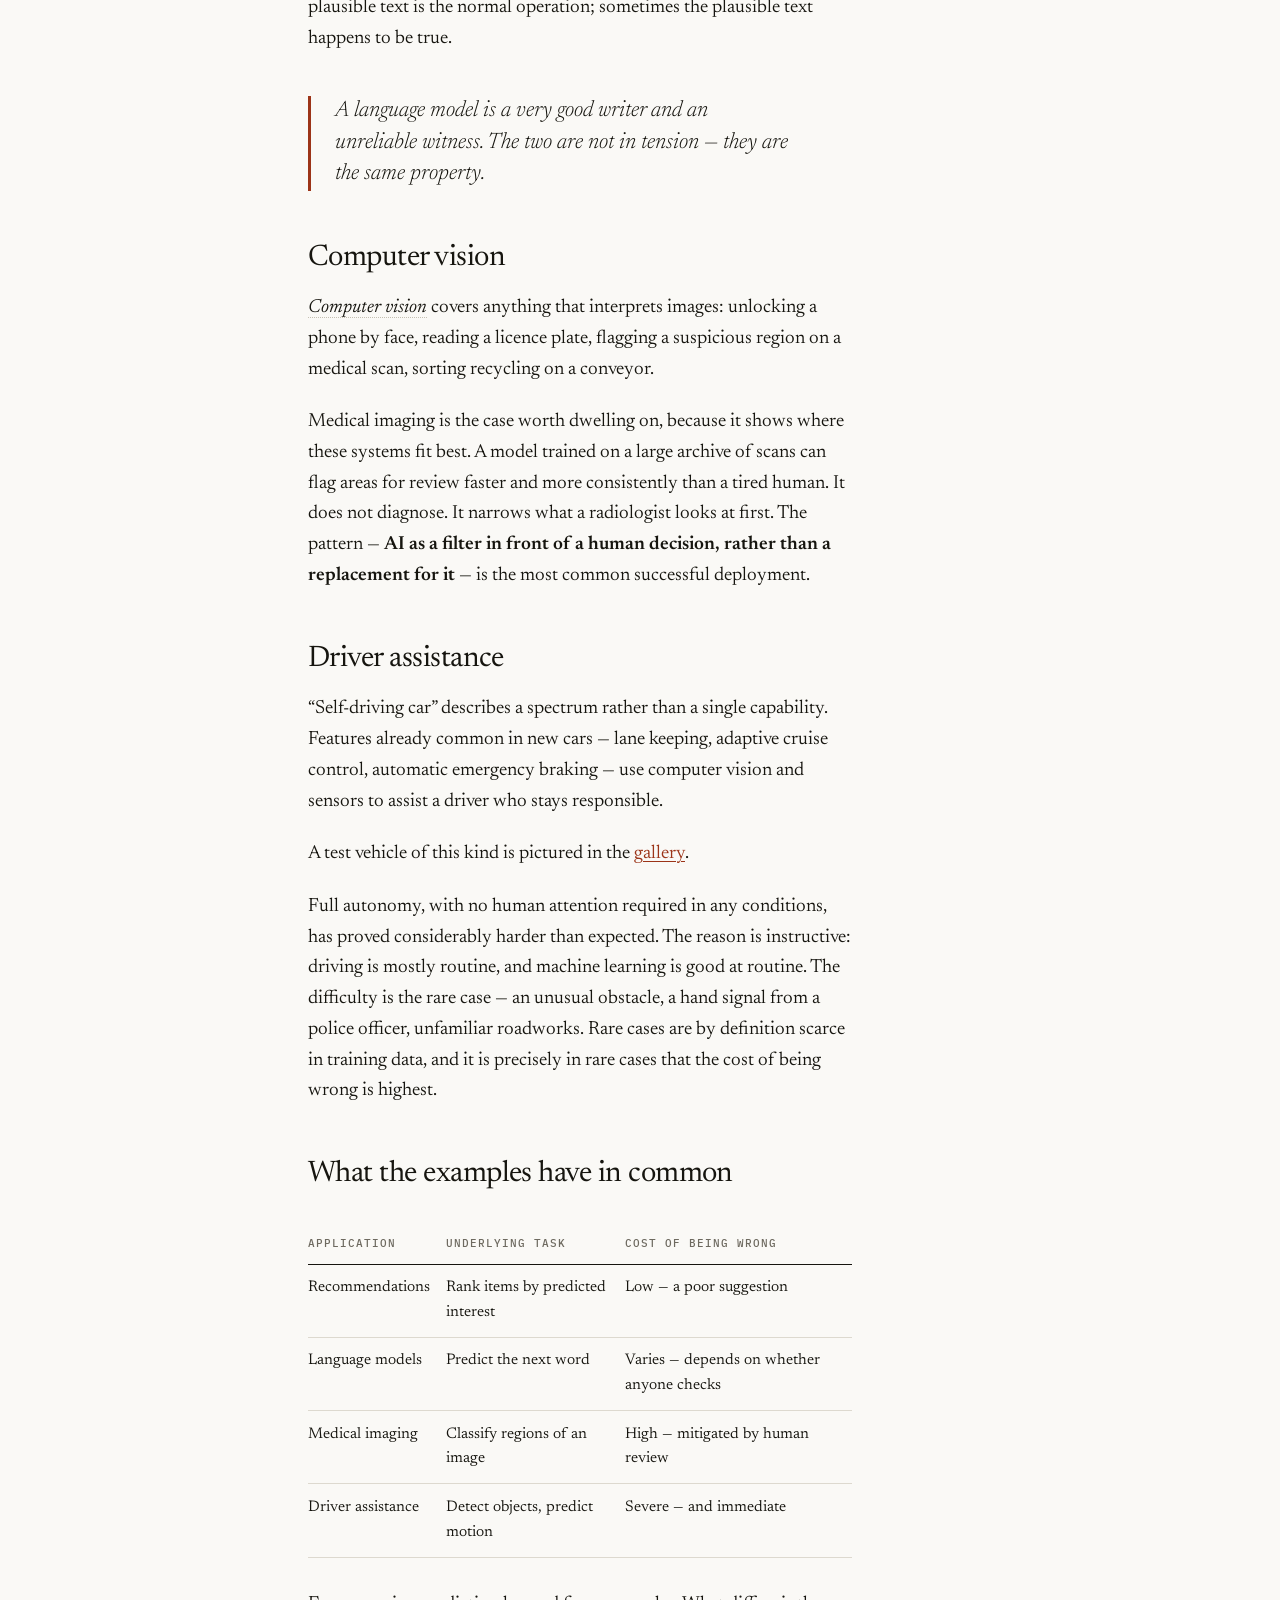
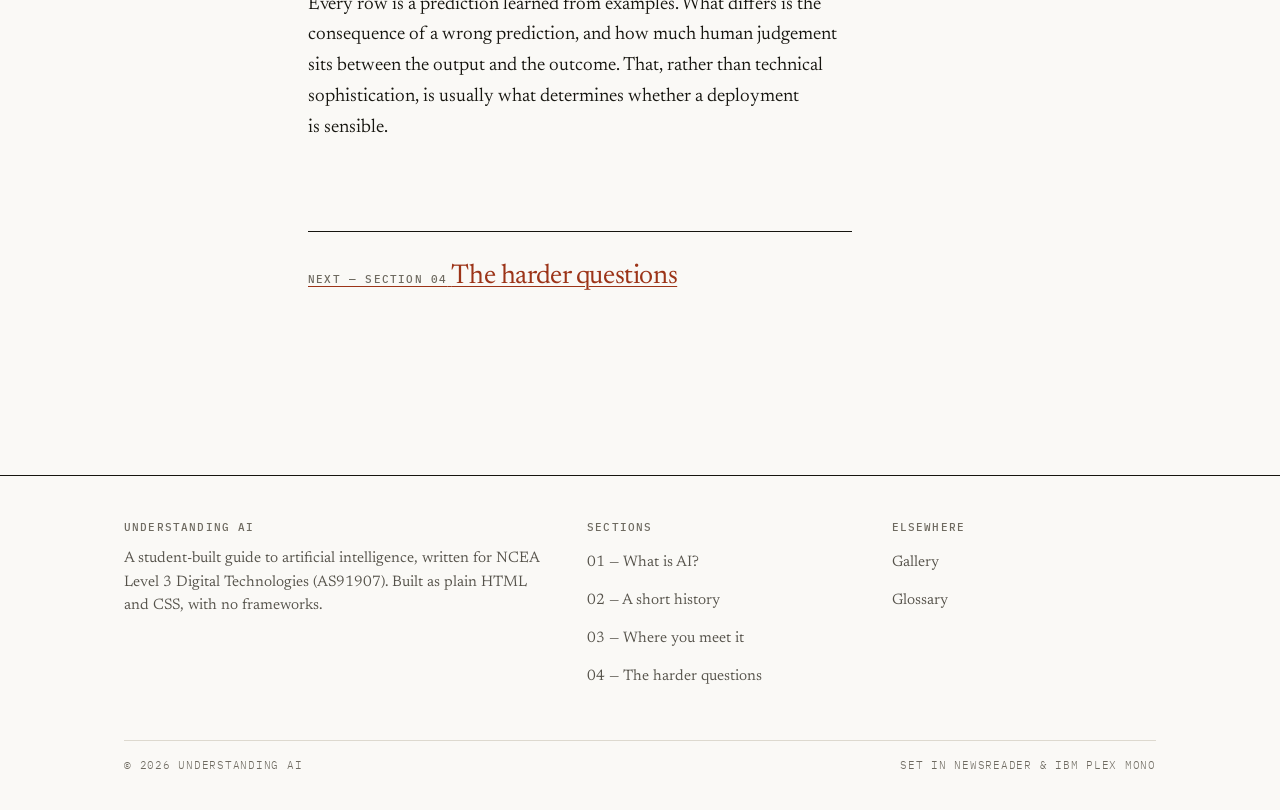
==== commit c2ff8123: "Remove footer link to the private source repository The repository is private, so "Source on GitHub"" ====
--- a/applications.html
+++ b/applications.html
@@ -243,7 +243,6 @@
           <ul class="colophon__list">
             <li><a href="gallery.html">Gallery</a></li>
             <li><a href="glossary.html">Glossary</a></li>
-            <li><a href="https://github.com/realistkrook/AS91907">Source on GitHub</a></li>
           </ul>
         </div>
       </div>
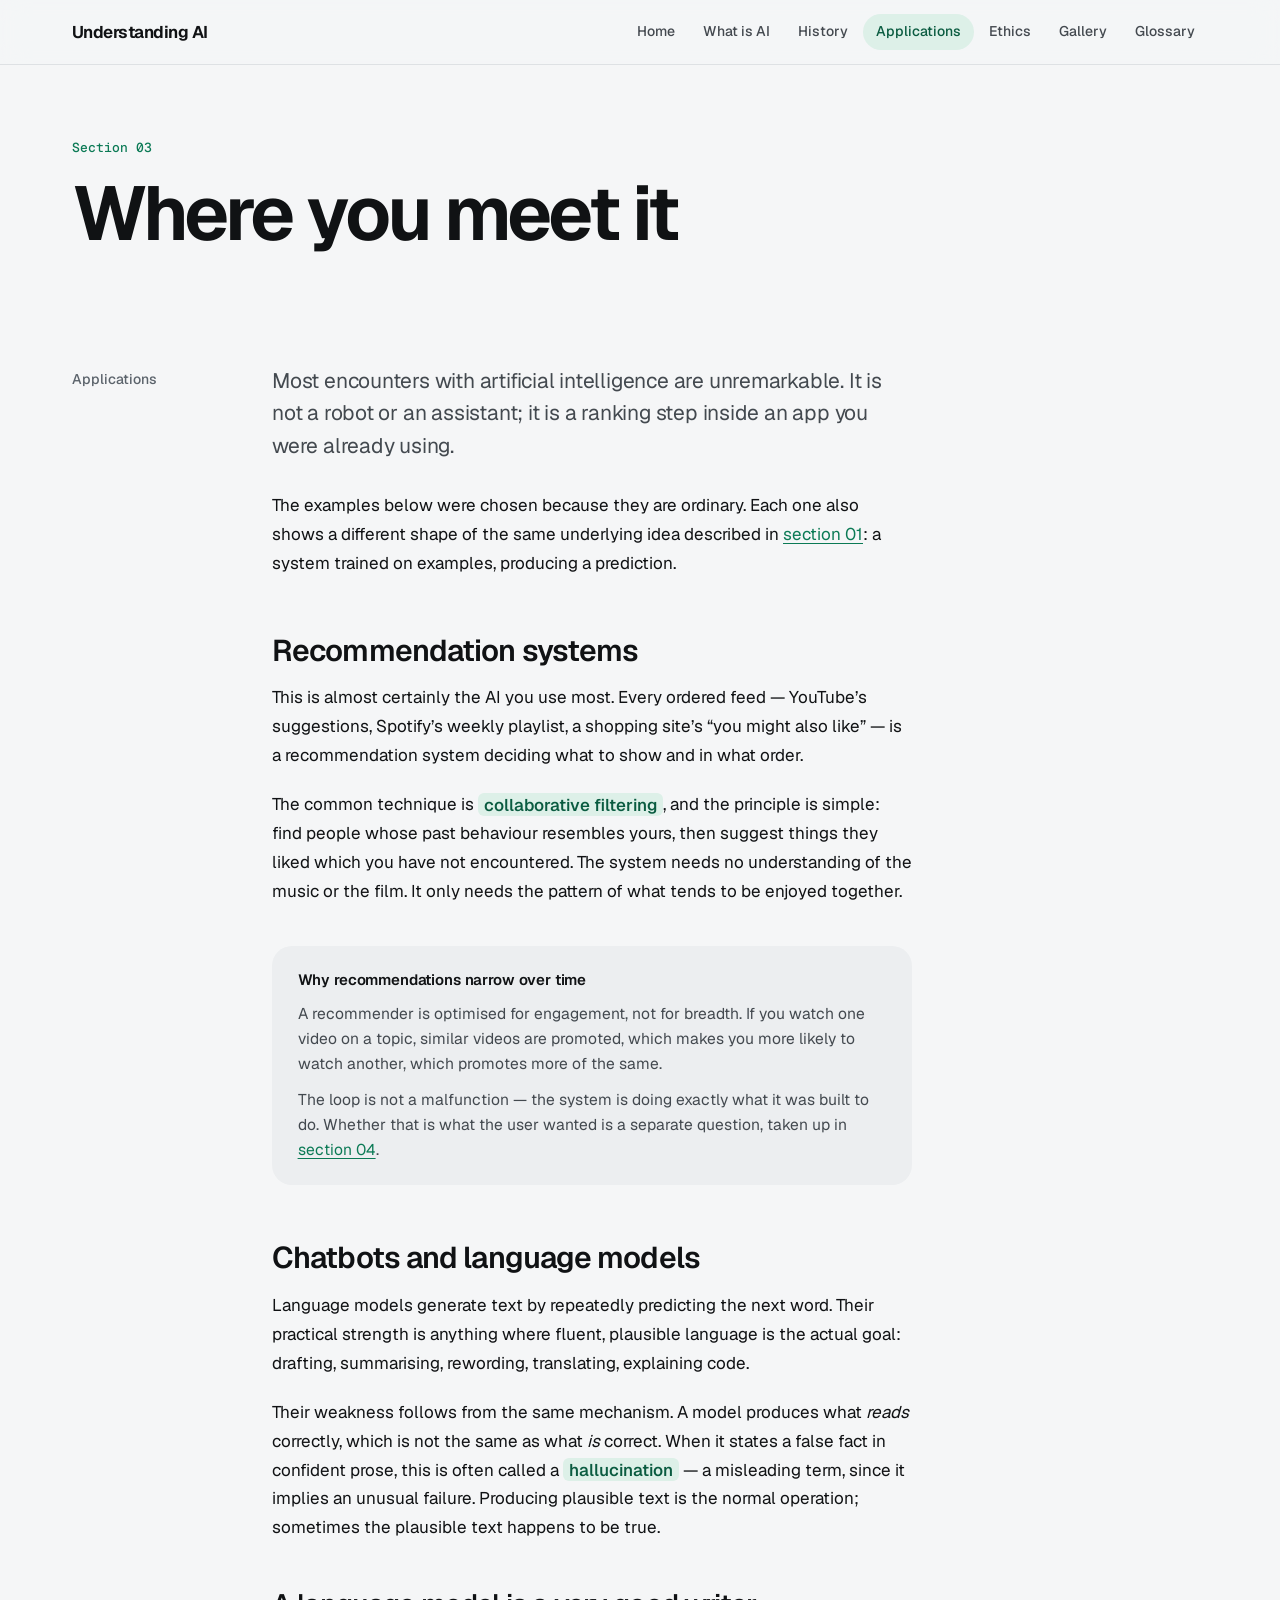
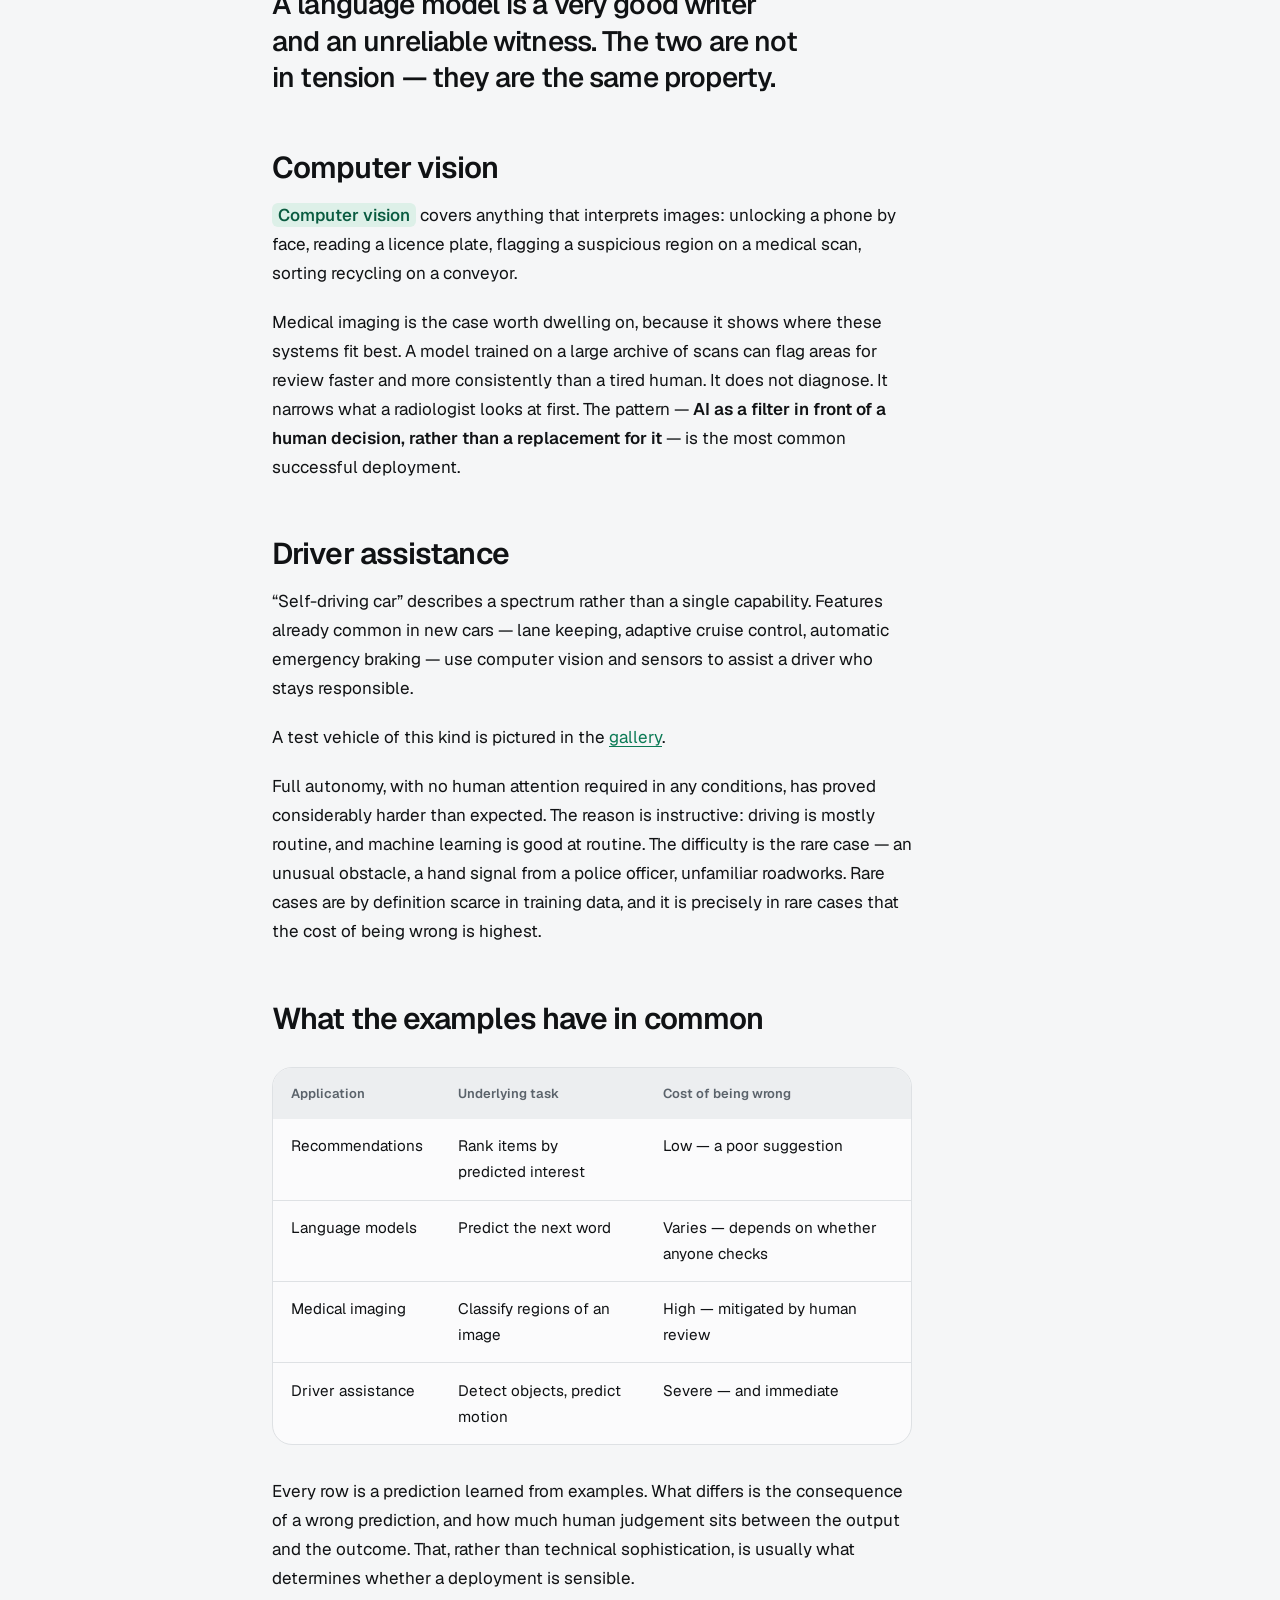
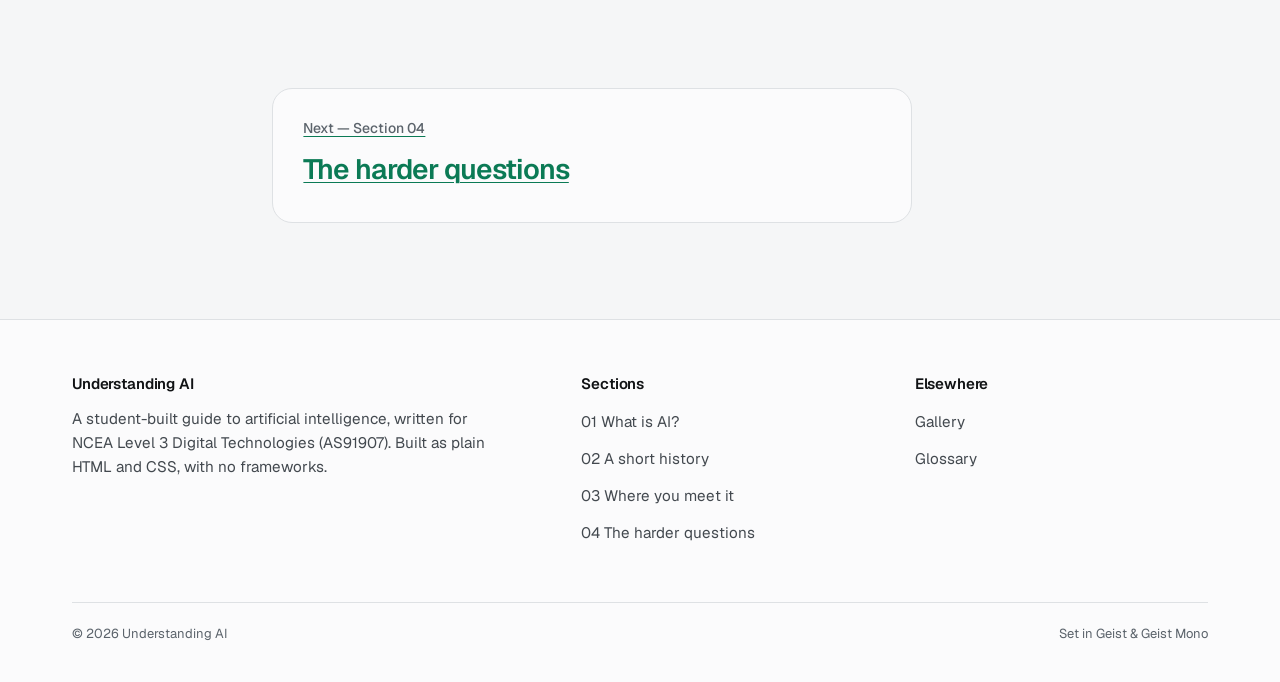
==== commit 0ba71aef: "Refresh site design and self-host fonts Replace the editorial styling with a responsive light/dark r" ====
--- a/applications.html
+++ b/applications.html
@@ -3,13 +3,9 @@
 <head>
   <meta charset="UTF-8">
   <meta name="viewport" content="width=device-width, initial-scale=1.0">
-  <title>Where you meet it — Understanding AI</title>
+  <title>Where you meet it | Understanding AI</title>
   <meta name="description"
         content="Real-world applications of artificial intelligence: recommendation systems, chatbots, driver assistance, and the AI already embedded in ordinary software.">
-  <link rel="preconnect" href="https://fonts.googleapis.com">
-  <link rel="preconnect" href="https://fonts.gstatic.com" crossorigin>
-  <link href="https://fonts.googleapis.com/css2?family=Newsreader:ital,opsz,wght@0,6..72,300..600;1,6..72,300..500&family=IBM+Plex+Mono:wght@400;500&display=swap"
-        rel="stylesheet">
   <link rel="stylesheet" href="css/style.css">
 </head>
 <body>
@@ -44,7 +40,7 @@
 
     <section class="wrap section">
       <div class="spread">
-        <p class="margin-note">03 &mdash; Applications</p>
+        <p class="margin-note">Applications</p>
         <div class="prose">
 
           <p class="lead">
@@ -232,10 +228,10 @@
         <div>
           <h2 class="colophon__heading">Sections</h2>
           <ul class="colophon__list">
-            <li><a href="what-is-ai.html">01 &mdash; What is AI?</a></li>
-            <li><a href="history.html">02 &mdash; A short history</a></li>
-            <li><a href="applications.html">03 &mdash; Where you meet it</a></li>
-            <li><a href="ethics.html">04 &mdash; The harder questions</a></li>
+            <li><a href="what-is-ai.html">01 What is AI?</a></li>
+            <li><a href="history.html">02 A short history</a></li>
+            <li><a href="applications.html">03 Where you meet it</a></li>
+            <li><a href="ethics.html">04 The harder questions</a></li>
           </ul>
         </div>
         <div>
@@ -248,7 +244,7 @@
       </div>
       <div class="colophon__foot">
         <span>&copy; 2026 Understanding AI</span>
-        <span>Set in Newsreader &amp; IBM Plex Mono</span>
+        <span>Set in Geist &amp; Geist Mono</span>
       </div>
     </div>
   </footer>
--- a/css/style.css
+++ b/css/style.css
@@ -1,56 +1,135 @@
 /* ==========================================================================
-   Understanding AI — Stylesheet
+   Understanding AI - Stylesheet
    AS91907 Digital Technologies 3.8
 
-   DESIGN DIRECTION — Editorial / Swiss information design
-   ------------------------------------------------------
-   The reference points are printed explanatory writing: a broadsheet
-   long-read, a well-set textbook, Tufte's page layouts. The reasoning is
-   that this site is almost entirely explanatory prose, so it should be
-   built like something made to be *read*, not like a product landing page.
-
-   The rules that follow from that:
-     - Paper, not dark mode. Long reading is easier on a light ground.
-     - Serif for prose. Mono for anything that labels, numbers or indexes.
-     - Hairline rules and numbered rows instead of boxes and cards.
-     - Exactly one accent colour, used sparingly and never decoratively.
-     - No gradients, no drop shadows, no rounded corners, no icon-per-heading.
-
-   All colour pairings verified against WCAG 2.1 AA before any page was
-   built — see docs/style-guide.md and docs/check-contrast.py.
+   DESIGN DIRECTION - Clean modern reading UI
+   ------------------------------------------
+   This site is mostly explanatory prose for students, so the interface has
+   to disappear into the reading. The language is a cool neutral ground, one
+   emerald accent, a single sans family (Geist) with a mono companion for
+   numbers, soft but restrained corners, and images used as real content.
+
+   Rules that follow:
+     - Light and dark both designed. Follows the visitor's system setting.
+     - One accent colour. It marks state, links and the primary action only.
+     - One shape system: 20px for media and large surfaces, 12px for small
+       surfaces, full pill for anything you press (buttons, nav, filters).
+     - Motion carries meaning: page-load hierarchy, hover feedback, press
+       feedback and a reading-progress bar. Nothing loops. All of it stops
+       under prefers-reduced-motion.
+     - No gradients as decoration, no glows. The only gradient is the scrim
+       that keeps white text readable over a photograph.
+
+   All colour pairings verified against WCAG 2.1 AA in both modes - see
+   docs/style-guide.md and docs/check-contrast.py.
    ========================================================================== */
 
 /* --------------------------------------------------------------------------
+   0. Fonts - self-hosted
+   Served from this site rather than Google Fonts, so no visitor's IP address
+   is sent to a third party and the typography works offline. Both are
+   variable fonts, so one file per subset covers every weight. Latin Extended
+   carries the macron vowels (a e i o u with macrons) used in te reo Maori;
+   the browser only downloads it when a page uses one of those characters.
+   Licensed under the SIL Open Font License 1.1 (see /fonts).
+   -------------------------------------------------------------------------- */
+@font-face {
+  font-family: "Geist";
+  font-style: normal;
+  font-weight: 100 900;
+  font-display: swap;
+  src: url("../fonts/geist-latin-ext.woff2") format("woff2");
+  unicode-range: U+0100-02BA, U+02BD-02C5, U+02C7-02CC, U+02CE-02D7, U+02DD-02FF, U+0304, U+0308, U+0329, U+1D00-1DBF, U+1E00-1E9F, U+1EF2-1EFF, U+2020, U+20A0-20AB, U+20AD-20C0, U+2113, U+2C60-2C7F, U+A720-A7FF;
+}
+@font-face {
+  font-family: "Geist";
+  font-style: normal;
+  font-weight: 100 900;
+  font-display: swap;
+  src: url("../fonts/geist-latin.woff2") format("woff2");
+  unicode-range: U+0000-00FF, U+0131, U+0152-0153, U+02BB-02BC, U+02C6, U+02DA, U+02DC, U+0304, U+0308, U+0329, U+2000-206F, U+20AC, U+2122, U+2191, U+2193, U+2212, U+2215, U+FEFF, U+FFFD;
+}
+@font-face {
+  font-family: "Geist Mono";
+  font-style: normal;
+  font-weight: 100 900;
+  font-display: swap;
+  src: url("../fonts/geist-mono-latin-ext.woff2") format("woff2");
+  unicode-range: U+0100-02BA, U+02BD-02C5, U+02C7-02CC, U+02CE-02D7, U+02DD-02FF, U+0304, U+0308, U+0329, U+1D00-1DBF, U+1E00-1E9F, U+1EF2-1EFF, U+2020, U+20A0-20AB, U+20AD-20C0, U+2113, U+2C60-2C7F, U+A720-A7FF;
+}
+@font-face {
+  font-family: "Geist Mono";
+  font-style: normal;
+  font-weight: 100 900;
+  font-display: swap;
+  src: url("../fonts/geist-mono-latin.woff2") format("woff2");
+  unicode-range: U+0000-00FF, U+0131, U+0152-0153, U+02BB-02BC, U+02C6, U+02DA, U+02DC, U+0304, U+0308, U+0329, U+2000-206F, U+20AC, U+2122, U+2191, U+2193, U+2212, U+2215, U+FEFF, U+FFFD;
+}
+
+/* --------------------------------------------------------------------------
    1. Design tokens
    -------------------------------------------------------------------------- */
 :root {
-  /* Ground */
-  --paper:      #FAF9F6;
-  --band:       #F2EFE7;   /* subtle tinted band for set-apart sections */
-
-  /* Ink — three levels only, so hierarchy stays legible */
-  --ink:        #16150F;   /* 17.37:1 on paper */
-  --ink-2:      #55524A;   /*  7.41:1 on paper */
-  --ink-3:      #6E6A60;   /*  5.12:1 on paper, 4.69:1 on band */
-
-  /* One accent. Oxide red — the colour of printers' ink, not of software. */
-  --accent:     #9C3418;   /*  6.84:1 on paper */
-
-  /* Rules */
-  --rule:       #DDD9CF;
-  --rule-mid:   #C4BFB2;
+  color-scheme: light dark;
+
+  /* Ground and surfaces */
+  --bg:         #F5F6F7;
+  --surface:    #FBFBFC;   /* raised surfaces: cards, header */
+  --surface-2:  #ECEEF0;   /* tinted surfaces: asides, tracks */
+
+  /* Ink - three levels only, so hierarchy stays legible */
+  --ink:        #101214;   /* 17.35:1 on bg */
+  --ink-2:      #43494F;   /*  8.42:1 on bg */
+  --ink-3:      #5B636B;   /*  5.64:1 on bg, 5.25:1 on surface-2 */
+
+  /* One accent */
+  --accent:     #0B7A55;   /*  4.94:1 on bg */
+  --accent-ink: #F5F6F7;   /* text placed on the accent, 4.94:1 */
+  --accent-soft:#DDF0E8;   /* quiet tint of the accent for large surfaces */
+  --on-soft:    #0A5B40;   /* text on accent-soft */
+
+  /* Lines */
+  --line:       #DEE1E4;
+  --line-2:     #C5CAD0;
+
+  /* Shadows are tinted to the ground, never pure black */
+  --shadow: 0 1px 2px rgb(16 18 20 / .05), 0 12px 32px -12px rgb(16 18 20 / .14);
 
   /* Type */
-  --serif: "Newsreader", "Iowan Old Style", "Palatino Linotype", Georgia, serif;
-  --mono:  "IBM Plex Mono", "SFMono-Regular", Menlo, Consolas, monospace;
-
-  /* Measure — the single most important typographic decision on a text site */
-  --measure: 34rem;
-
-  /* Rhythm */
-  --gap:   1.5rem;
-  --stack: 2.5rem;
-  --bay:   5.5rem;   /* space between major sections */
+  --sans: "Geist", ui-sans-serif, system-ui, -apple-system, "Segoe UI", Roboto, sans-serif;
+  --mono: "Geist Mono", ui-monospace, "SFMono-Regular", Menlo, Consolas, monospace;
+
+  /* Shape system */
+  --r-lg:   20px;
+  --r-md:   12px;
+  --r-pill: 999px;
+
+  /* Measure and rhythm */
+  --measure: 40rem;
+  --bay:     6rem;     /* space between major sections */
+  --ease:    cubic-bezier(.16, 1, .3, 1);
+
+  /* The only z-index layers: header, then skip link */
+  --z-header: 50;
+  --z-skip:   100;
+}
+
+@media (prefers-color-scheme: dark) {
+  :root:not([data-theme="light"]) {
+    --bg:         #0D0F11;
+    --surface:    #14171A;
+    --surface-2:  #1B1F23;
+    --ink:        #ECEEEF;   /* 16.5:1 on bg */
+    --ink-2:      #B4BAC0;   /*  9.81:1 */
+    --ink-3:      #8D959D;   /*  6.33:1, 5.46:1 on surface-2 */
+    --accent:     #4FD6A3;   /* 10.5:1 */
+    --accent-ink: #07120E;   /* 10.42:1 on accent */
+    --accent-soft:#12261F;
+    --on-soft:    #7BE3BC;
+    --line:       #262B30;
+    --line-2:     #3A4148;
+    --shadow: 0 1px 2px rgb(0 0 0 / .4), 0 12px 32px -12px rgb(0 0 0 / .6);
+  }
 }
 
 /* --------------------------------------------------------------------------
@@ -60,31 +139,31 @@
 
 html {
   -webkit-text-size-adjust: 100%;
+  scroll-padding-top: 5.5rem;
 }
 
 body {
   margin: 0;
-  background: var(--paper);
+  background: var(--bg);
   color: var(--ink);
-  font-family: var(--serif);
-  font-size: 1.1875rem;
-  line-height: 1.62;
-  font-weight: 380;
+  font-family: var(--sans);
+  font-size: 1.0625rem;
+  line-height: 1.7;
+  font-weight: 400;
   -webkit-font-smoothing: antialiased;
   text-rendering: optimizeLegibility;
 }
 
-/* Prose gets a proper measure and pretty wrapping. */
 p {
-  margin: 0 0 1.15em;
+  margin: 0 0 1.2em;
   max-width: var(--measure);
   text-wrap: pretty;
 }
 
 h1, h2, h3 {
-  font-weight: 500;
-  line-height: 1.14;
-  letter-spacing: -0.015em;
+  font-weight: 600;
+  line-height: 1.12;
+  letter-spacing: -0.03em;
   text-wrap: balance;
   margin: 0;
 }
@@ -95,38 +174,35 @@
 
 hr {
   height: 0;
-  margin: var(--stack) 0;
+  margin: 2.5rem 0;
   border: 0;
-  border-top: 1px solid var(--rule);
+  border-top: 1px solid var(--line);
   max-width: var(--measure);
 }
 
-::selection { background: #EADFCB; }
-
-/* Focus ring — square, to match everything else. Never removed. */
+::selection { background: var(--accent); color: var(--accent-ink); }
+
 :focus-visible {
   outline: 2px solid var(--accent);
   outline-offset: 3px;
+  border-radius: 4px;
 }
 
 .skip-link {
   position: absolute;
   left: -9999px;
-  z-index: 200;
-  padding: 0.6rem 1rem;
+  z-index: var(--z-skip);
+  padding: 0.7rem 1.1rem;
+  border-radius: var(--r-pill);
   background: var(--ink);
-  color: var(--paper);
-  font-family: var(--mono);
-  font-size: 0.75rem;
-  letter-spacing: 0.08em;
-  text-transform: uppercase;
+  color: var(--bg);
+  font-size: 0.875rem;
+  font-weight: 500;
   text-decoration: none;
 }
-.skip-link:focus { left: 1.5rem; top: 1.5rem; }
-
-/* Available to screen readers, hidden visually. Used for table captions,
-   which describe a table to assistive technology without repeating a
-   heading that is already visible above it. */
+.skip-link:focus { left: 1rem; top: 1rem; }
+
+/* Available to screen readers, hidden visually. */
 .visually-hidden {
   position: absolute;
   width: 1px;
@@ -145,502 +221,577 @@
    -------------------------------------------------------------------------- */
 .wrap {
   width: 100%;
-  max-width: 68rem;
+  max-width: 74rem;
   margin-inline: auto;
-  padding-inline: 1.75rem;
-}
-
-/* Two-column editorial grid: a narrow marginal column for labels and
-   metadata, and a wide column for the actual content. This is the
-   structural idea the whole site is built on. */
+  padding-inline: 1.5rem;
+}
+
+/* Two columns: a sticky label rail and the content. On a long page the rail
+   keeps the reader oriented; it is not decoration. */
 .spread {
   display: grid;
-  grid-template-columns: 8.5rem minmax(0, 1fr);
-  gap: 0 3rem;
+  grid-template-columns: 9rem minmax(0, 1fr);
+  gap: 0 3.5rem;
 }
 @media (max-width: 800px) {
-  .spread { grid-template-columns: 1fr; gap: 0.75rem; }
-}
-
-/* A label that sits in the margin, opposite the content it names. */
+  .spread { grid-template-columns: minmax(0, 1fr); gap: 0.5rem; }
+}
+
 .margin-note {
-  font-family: var(--mono);
-  font-size: 0.7rem;
+  position: sticky;
+  top: 5.5rem;
+  align-self: start;
+  margin: 0;
+  padding-top: 0.35rem;
+  font-size: 0.875rem;
   font-weight: 500;
-  letter-spacing: 0.1em;
-  text-transform: uppercase;
+  line-height: 1.4;
   color: var(--ink-3);
-  padding-top: 0.55rem;
+}
+@media (max-width: 800px) {
+  .margin-note { position: static; padding-top: 0; }
 }
 
 .section { padding-block: var(--bay); }
 .section--band {
-  background: var(--band);
-  border-block: 1px solid var(--rule);
-}
-
-/* --------------------------------------------------------------------------
-   4. Masthead
-   The double rule under the masthead is lifted straight from newspaper
-   practice: one hairline, a sliver of space, then a heavy rule.
+  background: var(--surface);
+  border-block: 1px solid var(--line);
+}
+
+/* --------------------------------------------------------------------------
+   4. Reading progress
+   A thin bar tied to scroll position. It answers "how far through am I?"
+   on long pages. Only where scroll-driven animation is supported.
+   -------------------------------------------------------------------------- */
+@supports (animation-timeline: scroll()) {
+  @media (prefers-reduced-motion: no-preference) {
+    body::before {
+      content: "";
+      position: fixed;
+      inset: 0 0 auto 0;
+      height: 3px;
+      background: var(--accent);
+      transform-origin: 0 50%;
+      transform: scaleX(0);
+      z-index: var(--z-header);
+      pointer-events: none;
+      animation: progress linear both;
+      animation-timeline: scroll(root block);
+    }
+  }
+}
+@keyframes progress { to { transform: scaleX(1); } }
+
+/* --------------------------------------------------------------------------
+   5. Header and navigation
    -------------------------------------------------------------------------- */
 .masthead {
-  border-bottom: 1px solid var(--rule);
-  background: var(--paper);
-}
+  position: sticky;
+  top: 0;
+  z-index: var(--z-header);
+  background: color-mix(in srgb, var(--bg) 82%, transparent);
+  -webkit-backdrop-filter: blur(14px) saturate(160%);
+  backdrop-filter: blur(14px) saturate(160%);
+  border-bottom: 1px solid var(--line);
+}
+@media (prefers-reduced-transparency: reduce) {
+  .masthead { background: var(--bg); -webkit-backdrop-filter: none; backdrop-filter: none; }
+}
+.masthead__rule { display: none; }
 
 .masthead__inner {
   display: flex;
-  align-items: baseline;
+  align-items: center;
   justify-content: space-between;
   gap: 1.5rem;
-  padding-block: 1.4rem;
+  min-height: 4rem;
 }
 
 .wordmark {
-  font-family: var(--mono);
-  font-size: 0.82rem;
-  font-weight: 500;
-  letter-spacing: 0.22em;
-  text-transform: uppercase;
+  font-size: 1.0625rem;
+  font-weight: 650;
+  letter-spacing: -0.03em;
   text-decoration: none;
   white-space: nowrap;
 }
-.wordmark:hover { color: var(--accent); }
-
-.masthead__rule {
-  height: 3px;
-  border-top: 1px solid var(--ink);
-  border-bottom: 1px solid var(--ink);
-  background: transparent;
-}
-
-/* --- Navigation ---------------------------------------------------------- */
+
 .nav__list {
   display: flex;
-  align-items: baseline;
-  gap: 1.4rem;
+  align-items: center;
+  gap: 0.15rem;
   margin: 0;
   padding: 0;
   list-style: none;
 }
 
 .nav__link {
-  font-family: var(--mono);
-  font-size: 0.72rem;
-  font-weight: 400;
-  letter-spacing: 0.09em;
-  text-transform: uppercase;
+  display: block;
+  padding: 0.4rem 0.8rem;
+  border-radius: var(--r-pill);
+  font-size: 0.875rem;
+  font-weight: 500;
   color: var(--ink-2);
   text-decoration: none;
-  padding-bottom: 2px;
-  border-bottom: 1px solid transparent;
-  transition: color 0.12s, border-color 0.12s;
-}
-.nav__link:hover {
-  color: var(--ink);
-  border-bottom-color: var(--ink);
-}
+  white-space: nowrap;
+  transition: color .2s var(--ease), background-color .2s var(--ease);
+}
+.nav__link:hover { color: var(--ink); background: var(--surface-2); }
 .nav__link[aria-current="page"] {
-  color: var(--accent);
-  border-bottom-color: var(--accent);
-}
-
-/* Menu toggle — set as a word, not an icon. A ☰ glyph would be the only
-   pictogram on the entire site; a label is more consistent and clearer. */
+  color: var(--on-soft);
+  background: var(--accent-soft);
+}
+
 .nav__toggle {
   display: none;
-  padding: 0.35rem 0;
-  background: none;
-  border: 0;
-  border-bottom: 1px solid var(--ink);
+  min-height: 44px;
+  min-width: 44px;
+  padding: 0 1rem;
+  border: 1px solid var(--line-2);
+  border-radius: var(--r-pill);
+  background: var(--surface);
   color: var(--ink);
-  font-family: var(--mono);
-  font-size: 0.72rem;
-  letter-spacing: 0.09em;
-  text-transform: uppercase;
+  font-family: inherit;
+  font-size: 0.875rem;
+  font-weight: 500;
   cursor: pointer;
 }
-
-@media (max-width: 860px) {
+.nav__toggle:active { transform: scale(.97); }
+
+@media (max-width: 960px) {
   .nav__toggle { display: block; }
+  .nav { position: absolute; inset: 100% 0 auto 0; }
   .nav__list {
     display: none;
     flex-direction: column;
-    align-items: flex-start;
+    align-items: stretch;
     gap: 0;
-    padding-bottom: 0.75rem;
+    padding: 0.5rem 1.5rem 1rem;
+    background: var(--bg);
+    border-bottom: 1px solid var(--line);
   }
   .nav__list.is-open { display: flex; }
   .nav__link {
-    display: block;
-    width: 100%;
-    padding-block: 0.7rem;
-    border-bottom: 1px solid var(--rule);
-    font-size: 0.78rem;
+    padding: 0.85rem 0.25rem;
+    border-radius: 0;
+    border-bottom: 1px solid var(--line);
+    font-size: 1rem;
+    background: none;
   }
-  .masthead__inner { flex-wrap: wrap; }
-  .nav { width: 100%; }
-}
-
-/* --------------------------------------------------------------------------
-   5. Opening spread (hero)
-   -------------------------------------------------------------------------- */
-.opener { padding-block: 4.5rem 3.5rem; }
-
-.opener__kicker {
-  font-family: var(--mono);
-  font-size: 0.7rem;
-  font-weight: 500;
-  letter-spacing: 0.14em;
-  text-transform: uppercase;
+  .nav__link:hover { background: none; }
+  .nav__link[aria-current="page"] { background: none; color: var(--accent); }
+  .masthead__inner { position: relative; }
+}
+
+/* --------------------------------------------------------------------------
+   6. Home hero
+   Asymmetric split: the message on the left, two photographs on the right.
+   The photographs are real content (Turing, a Waymo vehicle), not texture.
+   -------------------------------------------------------------------------- */
+.hero {
+  display: grid;
+  grid-template-columns: minmax(0, 1.05fr) minmax(0, .95fr);
+  gap: 3.5rem;
+  align-items: center;
+  padding-block: 4rem 5rem;
+}
+
+.hero__title {
+  font-size: clamp(2.5rem, 5.4vw, 4.5rem);
+  font-weight: 650;
+  line-height: 1.03;
+  letter-spacing: -0.045em;
+  max-width: 13ch;
+}
+.hero__title em {
+  font-style: normal;
   color: var(--accent);
-  margin: 0 0 1.6rem;
-}
-
-.opener__title {
-  font-size: clamp(2.9rem, 8.5vw, 5.6rem);
-  font-weight: 400;
-  line-height: 0.99;
-  letter-spacing: -0.028em;
-  margin: 0;
-  max-width: 15ch;
-}
-.opener__title em {
-  font-style: italic;
-  font-weight: 300;
-}
-
-/* The standfirst — the larger intro paragraph under a headline. */
-.standfirst {
-  margin: 2rem 0 0;
-  max-width: 40rem;
-  font-size: 1.35rem;
+}
+
+.hero__sub {
+  margin: 1.5rem 0 0;
+  max-width: 30rem;
+  font-size: 1.25rem;
   line-height: 1.5;
-  font-weight: 300;
   color: var(--ink-2);
 }
 
-.byline {
+.actions {
   display: flex;
   flex-wrap: wrap;
-  gap: 0.5rem 1.6rem;
-  margin-top: 2.5rem;
-  padding-top: 1rem;
-  border-top: 1px solid var(--rule);
+  gap: 0.75rem;
+  align-items: center;
+  margin-top: 2.25rem;
+}
+
+.hero__media {
+  position: relative;
+  min-height: 30rem;
+}
+.hero__photo {
+  position: absolute;
+  margin: 0;
+  overflow: hidden;
+  border-radius: var(--r-lg);
+  background: var(--surface-2);
+  box-shadow: var(--shadow);
+}
+.hero__photo img { width: 100%; height: 100%; object-fit: cover; }
+.hero__photo--a { inset: 0 24% 14% 0; }
+.hero__photo--b { inset: 38% 0 0 34%; border: 6px solid var(--bg); }
+
+.hero__credit {
+  grid-column: 1 / -1;
+  margin: -1.5rem 0 0;
+  font-size: 0.8125rem;
+  color: var(--ink-3);
+}
+.hero__credit a { color: inherit; }
+
+@media (max-width: 860px) {
+  .hero { grid-template-columns: 1fr; gap: 2.5rem; padding-block: 2.5rem 3.5rem; }
+  .hero__media { min-height: 0; aspect-ratio: 5 / 4; }
+  .hero__credit { margin: -1rem 0 0; }
+}
+
+/* Page-load entrance: transform only, in order of importance, so the text
+   is readable from the first frame and the photographs settle in after it. */
+@media (prefers-reduced-motion: no-preference) {
+  .hero__title, .hero__sub, .hero .actions { animation: rise .8s var(--ease) both; }
+  .hero__sub { animation-delay: .08s; }
+  .hero .actions { animation-delay: .16s; }
+  .hero__photo--a { animation: rise 1s var(--ease) .1s both; }
+  .hero__photo--b { animation: rise 1s var(--ease) .25s both; }
+}
+@keyframes rise {
+  from { transform: translateY(18px); }
+  to   { transform: none; }
+}
+
+/* --------------------------------------------------------------------------
+   7. Contents - a bento of exactly four cells
+   Two cells carry photographs, one a tint of the accent, one the inverted
+   ink, so the grid has visual rhythm rather than four identical boxes.
+   -------------------------------------------------------------------------- */
+.bento {
+  display: grid;
+  grid-template-columns: repeat(6, minmax(0, 1fr));
+  grid-auto-rows: minmax(17rem, auto);
+  gap: 1rem;
+}
+.tile:nth-child(1) { grid-column: span 4; }
+.tile:nth-child(2) { grid-column: span 2; }
+.tile:nth-child(3) { grid-column: span 2; }
+.tile:nth-child(4) { grid-column: span 4; }
+
+.tile {
+  position: relative;
+  isolation: isolate;
+  display: flex;
+  flex-direction: column;
+  justify-content: flex-end;
+  padding: 1.75rem;
+  overflow: hidden;
+  border-radius: var(--r-lg);
+  background: var(--surface-2);
+  color: var(--ink);
+  text-decoration: none;
+  transition: transform .5s var(--ease), box-shadow .5s var(--ease);
+}
+.tile:hover { transform: translateY(-3px); box-shadow: var(--shadow); }
+.tile:active { transform: translateY(0) scale(.99); }
+
+.tile__img {
+  position: absolute;
+  inset: 0;
+  z-index: -2;
+  width: 100%;
+  height: 100%;
+  object-fit: cover;
+  transition: transform .8s var(--ease);
+}
+.tile:hover .tile__img { transform: scale(1.04); }
+
+/* The scrim is the one gradient on the site: it exists so white text over a
+   photograph stays above 4.5:1. */
+.tile--photo { color: #F5F6F7; }
+.tile--photo::before {
+  content: "";
+  position: absolute;
+  inset: 0;
+  z-index: -1;
+  background: linear-gradient(to top, rgb(8 10 12 / .86) 8%, rgb(8 10 12 / .5) 48%, rgb(8 10 12 / .12));
+}
+.tile--soft  { background: var(--accent-soft); color: var(--on-soft); }
+.tile--ink   { background: var(--ink); color: var(--bg); }
+
+.tile__num {
+  position: absolute;
+  top: 1.5rem;
+  left: 1.75rem;
   font-family: var(--mono);
-  font-size: 0.7rem;
-  letter-spacing: 0.08em;
-  text-transform: uppercase;
-  color: var(--ink-3);
-}
-
-/* --------------------------------------------------------------------------
-   6. Contents index — the card grid's replacement
-   Numbered rows separated by hairlines. This is how a book lists its
-   chapters, and it carries more information in less space than three
-   equally-weighted boxes.
-   -------------------------------------------------------------------------- */
-.index { border-bottom: 1px solid var(--rule); }
-
-.index__row {
-  display: grid;
-  grid-template-columns: 4.5rem minmax(0, 1fr) minmax(0, 1.15fr) 2rem;
-  align-items: baseline;
-  gap: 0 2rem;
-  padding: 1.9rem 0;
-  border-top: 1px solid var(--rule);
-  text-decoration: none;
-  color: inherit;
-  transition: background-color 0.14s;
-}
-.index__row:hover { background: rgba(156, 52, 24, 0.045); }
-
-.index__num {
-  font-family: var(--mono);
-  font-size: 0.78rem;
+  font-size: 0.8125rem;
   font-weight: 500;
-  letter-spacing: 0.06em;
-  color: var(--ink-3);
-  transition: color 0.14s;
-}
-.index__row:hover .index__num { color: var(--accent); }
-
-.index__title {
-  font-size: 1.7rem;
-  font-weight: 400;
-  letter-spacing: -0.015em;
-  line-height: 1.15;
-}
-
-.index__blurb {
-  margin: 0;
-  max-width: none;
-  font-size: 0.98rem;
-  line-height: 1.55;
-  color: var(--ink-2);
-}
-
-.index__mark {
-  justify-self: end;
-  font-family: var(--mono);
-  font-size: 0.95rem;
-  color: var(--ink-3);
-  transition: transform 0.14s, color 0.14s;
-}
-.index__row:hover .index__mark {
-  color: var(--accent);
-  transform: translateX(4px);
-}
+  opacity: .85;
+}
+.tile__title {
+  font-size: 1.75rem;
+  font-weight: 600;
+  letter-spacing: -0.035em;
+  line-height: 1.1;
+}
+.tile__blurb {
+  margin: 0.6rem 0 0;
+  max-width: 28rem;
+  font-size: 0.975rem;
+  line-height: 1.5;
+  opacity: .92;
+}
+.tile__mark {
+  position: absolute;
+  top: 1.5rem;
+  right: 1.75rem;
+  font-size: 1.25rem;
+  transition: transform .4s var(--ease);
+}
+.tile:hover .tile__mark { transform: translate(3px, -3px); }
+
+.bento-head { margin-bottom: 2rem; }
+.bento-head h2 { font-size: clamp(1.75rem, 3vw, 2.25rem); }
 
 @media (max-width: 800px) {
-  .index__row {
-    grid-template-columns: 3rem minmax(0, 1fr);
-    gap: 0.4rem 1.25rem;
-    padding: 1.5rem 0;
-  }
-  .index__blurb { grid-column: 2; }
-  .index__mark  { display: none; }
-  .index__title { font-size: 1.4rem; }
-}
-
-/* --------------------------------------------------------------------------
-   7. Prose
+  .bento { grid-template-columns: 1fr; grid-auto-rows: minmax(15rem, auto); }
+  .tile:nth-child(n) { grid-column: auto; }
+}
+
+/* --------------------------------------------------------------------------
+   8. Prose
    -------------------------------------------------------------------------- */
 .prose > * { max-width: var(--measure); }
 
 .prose h2 {
-  margin: 3.2rem 0 1.1rem;
-  font-size: 1.85rem;
-  font-weight: 400;
-  letter-spacing: -0.018em;
+  margin: 3.5rem 0 1rem;
+  font-size: clamp(1.5rem, 2.6vw, 1.875rem);
+  font-weight: 600;
 }
 .prose h2:first-child { margin-top: 0; }
 
 .prose h3 {
-  margin: 2.4rem 0 0.7rem;
-  font-size: 1.22rem;
+  margin: 2.5rem 0 0.7rem;
+  font-size: 1.25rem;
   font-weight: 600;
-  letter-spacing: -0.005em;
+  letter-spacing: -0.02em;
 }
 
 .prose a {
   color: var(--accent);
   text-decoration: underline;
-  text-underline-offset: 0.18em;
+  text-underline-offset: 0.2em;
   text-decoration-thickness: 1px;
-}
-.prose a:hover { background: rgba(156, 52, 24, 0.09); }
+  transition: text-decoration-thickness .15s;
+}
+.prose a:hover { text-decoration-thickness: 2px; }
 
 .prose strong { font-weight: 600; }
 
 .prose ul, .prose ol {
   max-width: var(--measure);
-  margin: 0 0 1.15em;
+  margin: 0 0 1.2em;
   padding-left: 1.3rem;
 }
 .prose li { margin-bottom: 0.5rem; }
 .prose li::marker { color: var(--ink-3); }
 
-/* Lead paragraph — the first paragraph of a page, set slightly larger. */
 .prose .lead {
-  font-size: 1.3rem;
-  line-height: 1.5;
-  font-weight: 300;
+  font-size: 1.3125rem;
+  line-height: 1.55;
+  letter-spacing: -0.01em;
   color: var(--ink-2);
-  margin-bottom: 1.6rem;
-}
-
-/* Pull quote — set in italic, hung off a heavy left rule. */
+  margin-bottom: 1.8rem;
+}
+
 .pullquote {
-  max-width: 30rem;
-  margin: 2.6rem 0;
-  padding-left: 1.5rem;
-  border-left: 3px solid var(--accent);
-  font-size: 1.4rem;
-  line-height: 1.4;
-  font-style: italic;
-  font-weight: 300;
+  max-width: 34rem;
+  margin: 2.75rem 0;
+  font-size: clamp(1.4rem, 2.6vw, 1.75rem);
+  line-height: 1.3;
+  font-weight: 550;
+  letter-spacing: -0.03em;
   color: var(--ink);
-}
-
-/* An aside set in the margin, the way a textbook annotates a page. */
+  text-wrap: balance;
+}
+
 .sidenote {
   max-width: var(--measure);
-  margin: 2.2rem 0;
-  padding: 1.2rem 1.4rem;
-  background: var(--band);
-  border-left: 2px solid var(--rule-mid);
-  font-size: 0.94rem;
-  line-height: 1.55;
+  margin: 2.5rem 0;
+  padding: 1.4rem 1.6rem;
+  background: var(--surface-2);
+  border-radius: var(--r-lg);
+  font-size: 0.975rem;
+  line-height: 1.6;
   color: var(--ink-2);
 }
-.sidenote p { max-width: none; margin-bottom: 0.6rem; }
+.sidenote p { max-width: none; margin-bottom: 0.7rem; }
 .sidenote p:last-child { margin-bottom: 0; }
 .sidenote__label {
   display: block;
-  margin-bottom: 0.5rem;
-  font-family: var(--mono);
-  font-size: 0.66rem;
-  font-weight: 500;
-  letter-spacing: 0.11em;
-  text-transform: uppercase;
-  color: var(--ink-3);
-}
-
-/* Defined term — used where jargon is introduced. */
+  margin-bottom: 0.6rem;
+  font-size: 0.9375rem;
+  font-weight: 600;
+  letter-spacing: -0.01em;
+  color: var(--ink);
+}
+
 .term {
-  font-style: italic;
-  border-bottom: 1px dotted var(--rule-mid);
-}
-
-/* --------------------------------------------------------------------------
-   8. Data table — plain rules, no zebra striping
-   -------------------------------------------------------------------------- */
-.table-scroll { overflow-x: auto; margin: 2rem 0; }
+  font-style: normal;
+  font-weight: 550;
+  background: var(--accent-soft);
+  color: var(--on-soft);
+  padding: 0.05em 0.35em;
+  border-radius: 6px;
+}
+
+/* --------------------------------------------------------------------------
+   9. Data table
+   -------------------------------------------------------------------------- */
+.table-scroll {
+  overflow-x: auto;
+  margin: 2rem 0;
+  border: 1px solid var(--line);
+  border-radius: var(--r-lg);
+  background: var(--surface);
+}
 
 table {
   width: 100%;
-  max-width: var(--measure);
   border-collapse: collapse;
-  font-size: 0.96rem;
+  font-size: 0.95rem;
 }
 th, td {
-  padding: 0.7rem 1rem 0.7rem 0;
+  padding: 0.9rem 1.1rem;
   text-align: left;
   vertical-align: top;
-  border-bottom: 1px solid var(--rule);
-}
+}
+tbody tr + tr td { border-top: 1px solid var(--line); }
 th {
+  font-size: 0.8125rem;
+  font-weight: 600;
+  color: var(--ink-3);
+  background: var(--surface-2);
+}
+
+/* --------------------------------------------------------------------------
+   10. Buttons and links
+   Everything you press is a pill. The press itself moves 1px, so the
+   interface answers the click.
+   -------------------------------------------------------------------------- */
+.btn {
+  display: inline-flex;
+  align-items: center;
+  gap: 0.5rem;
+  padding: 0.8rem 1.4rem;
+  border: 1px solid var(--line-2);
+  border-radius: var(--r-pill);
+  background: var(--surface);
+  color: var(--ink);
+  font-family: inherit;
+  font-size: 0.9375rem;
+  font-weight: 550;
+  line-height: 1.2;
+  text-decoration: none;
+  white-space: nowrap;
+  cursor: pointer;
+  transition: background-color .2s var(--ease), border-color .2s var(--ease), transform .2s var(--ease);
+}
+.btn:hover { border-color: var(--ink); }
+.btn:active { transform: translateY(1px) scale(.985); }
+
+.btn--accent {
+  background: var(--accent);
+  border-color: var(--accent);
+  color: var(--accent-ink);
+}
+.btn--accent:hover { background: var(--accent); border-color: var(--accent); filter: brightness(1.08); }
+
+.textlink {
+  font-size: 0.9375rem;
+  font-weight: 550;
+  color: var(--accent);
+  text-decoration: none;
+  border-bottom: 1px solid currentColor;
+  padding-bottom: 1px;
+}
+.textlink:hover { border-bottom-width: 2px; }
+
+/* --------------------------------------------------------------------------
+   11. Page head (interior pages)
+   -------------------------------------------------------------------------- */
+.pagehead { padding-block: 4.5rem 1rem; }
+.pagehead__num {
+  margin: 0 0 1rem;
   font-family: var(--mono);
-  font-size: 0.68rem;
+  font-size: 0.8125rem;
   font-weight: 500;
-  letter-spacing: 0.09em;
-  text-transform: uppercase;
-  color: var(--ink-3);
-  border-bottom: 1px solid var(--ink);
-}
-
-/* --------------------------------------------------------------------------
-   9. Links and buttons
-   The primary action is a bordered word, not a filled pill.
-   -------------------------------------------------------------------------- */
-.actions {
-  display: flex;
-  flex-wrap: wrap;
-  gap: 1.5rem;
-  align-items: center;
-  margin-top: 2.4rem;
-}
-
-.btn {
-  display: inline-block;
-  padding: 0.72rem 1.5rem;
-  border: 1px solid var(--ink);
-  background: transparent;
-  color: var(--ink);
-  font-family: var(--mono);
-  font-size: 0.73rem;
-  font-weight: 500;
-  letter-spacing: 0.1em;
-  text-transform: uppercase;
-  text-decoration: none;
-  cursor: pointer;
-  transition: background-color 0.14s, color 0.14s;
-}
-.btn:hover { background: var(--ink); color: var(--paper); }
-
-.btn--accent { border-color: var(--accent); color: var(--accent); }
-.btn--accent:hover { background: var(--accent); color: var(--paper); }
-
-/* A quieter inline "next" link. */
-.textlink {
-  font-family: var(--mono);
-  font-size: 0.73rem;
-  letter-spacing: 0.09em;
-  text-transform: uppercase;
-  color: var(--ink-2);
-  text-decoration: none;
-  border-bottom: 1px solid var(--rule-mid);
-  padding-bottom: 2px;
-}
-.textlink:hover { color: var(--accent); border-bottom-color: var(--accent); }
-
-/* --------------------------------------------------------------------------
-   10. Page head (interior pages)
-   -------------------------------------------------------------------------- */
-.pagehead {
-  padding-block: 3.5rem 2.5rem;
-  border-bottom: 1px solid var(--rule);
-}
-.pagehead__num {
-  font-family: var(--mono);
-  font-size: 0.72rem;
-  font-weight: 500;
-  letter-spacing: 0.14em;
-  text-transform: uppercase;
   color: var(--accent);
-  margin: 0 0 1.2rem;
 }
 .pagehead__title {
-  font-size: clamp(2.3rem, 6vw, 3.7rem);
-  font-weight: 400;
+  font-size: clamp(2.5rem, 6.4vw, 4.75rem);
+  font-weight: 650;
   line-height: 1.02;
-  letter-spacing: -0.025em;
-  max-width: 17ch;
-}
-
-/* Status marker for pages that aren't written yet. */
+  letter-spacing: -0.045em;
+  max-width: 16ch;
+}
+
 .status {
   display: inline-block;
   margin-left: 0.6rem;
-  padding: 0.2rem 0.55rem;
-  border: 1px solid var(--rule-mid);
-  font-family: var(--mono);
-  font-size: 0.62rem;
+  padding: 0.15rem 0.6rem;
+  border: 1px solid var(--line-2);
+  border-radius: var(--r-pill);
+  font-size: 0.75rem;
   font-weight: 500;
-  letter-spacing: 0.1em;
-  text-transform: uppercase;
   color: var(--ink-3);
-  vertical-align: 0.4em;
-}
-
-/* --------------------------------------------------------------------------
-   11. Page footer navigation — "next in the sequence"
+  vertical-align: 0.3em;
+}
+
+/* --------------------------------------------------------------------------
+   12. Next-page link
    -------------------------------------------------------------------------- */
 .readnext {
   display: block;
   margin-top: var(--bay);
-  padding-top: 1.4rem;
-  border-top: 1px solid var(--ink);
+  padding: 1.75rem 1.9rem;
+  max-width: var(--measure);
+  border: 1px solid var(--line);
+  border-radius: var(--r-lg);
+  background: var(--surface);
   text-decoration: none;
   color: inherit;
-  max-width: var(--measure);
-}
+  transition: transform .5s var(--ease), box-shadow .5s var(--ease), border-color .3s;
+}
+.readnext:hover { transform: translateY(-3px); box-shadow: var(--shadow); border-color: var(--line-2); }
+.readnext:active { transform: scale(.99); }
 .readnext__label {
-  font-family: var(--mono);
-  font-size: 0.68rem;
+  display: block;
+  font-size: 0.875rem;
   font-weight: 500;
-  letter-spacing: 0.11em;
-  text-transform: uppercase;
   color: var(--ink-3);
 }
 .readnext__title {
-  margin-top: 0.5rem;
-  font-size: 1.7rem;
-  font-weight: 400;
-  letter-spacing: -0.015em;
+  display: block;
+  margin-top: 0.3rem;
+  font-size: 1.75rem;
+  font-weight: 600;
+  letter-spacing: -0.035em;
 }
 .readnext:hover .readnext__title { color: var(--accent); }
 
 /* --------------------------------------------------------------------------
-   12. Colophon (footer)
+   13. Footer
    -------------------------------------------------------------------------- */
 .colophon {
-  margin-top: var(--bay);
-  border-top: 1px solid var(--ink);
-  padding-block: 2.8rem 2.2rem;
-  background: var(--paper);
+  padding-block: 3.5rem 2.25rem;
+  background: var(--surface);
+  border-top: 1px solid var(--line);
 }
 
 .colophon__grid {
@@ -657,313 +808,317 @@
   max-width: 26rem;
   margin: 0;
   font-size: 0.95rem;
-  line-height: 1.55;
+  line-height: 1.6;
   color: var(--ink-2);
 }
 
 .colophon__heading {
   margin: 0 0 0.9rem;
-  font-family: var(--mono);
-  font-size: 0.66rem;
-  font-weight: 500;
-  letter-spacing: 0.11em;
-  text-transform: uppercase;
-  color: var(--ink-3);
+  font-size: 0.9375rem;
+  font-weight: 600;
+  letter-spacing: -0.01em;
 }
 
 .colophon__list { margin: 0; padding: 0; list-style: none; }
-.colophon__list li { margin-bottom: 0.45rem; }
+.colophon__list li { margin-bottom: 0.5rem; }
 .colophon__list a {
   font-size: 0.95rem;
   color: var(--ink-2);
   text-decoration: none;
-  border-bottom: 1px solid transparent;
-}
-.colophon__list a:hover { color: var(--accent); border-bottom-color: var(--accent); }
+}
+.colophon__list a:hover { color: var(--accent); text-decoration: underline; text-underline-offset: 0.2em; }
 
 .colophon__foot {
   display: flex;
   flex-wrap: wrap;
   justify-content: space-between;
   gap: 0.6rem 2rem;
-  margin-top: 2.6rem;
-  padding-top: 1rem;
-  border-top: 1px solid var(--rule);
+  margin-top: 3rem;
+  padding-top: 1.25rem;
+  border-top: 1px solid var(--line);
+  font-size: 0.8125rem;
+  color: var(--ink-3);
+}
+
+/* --------------------------------------------------------------------------
+   14. Timeline
+   A single continuous rule runs down the left of each era and the entries
+   hang from it. That gives the reader the shape of the history without a
+   hairline under every row.
+   -------------------------------------------------------------------------- */
+.era {
+  margin-top: 4rem;
+}
+.era:first-of-type { margin-top: 0; }
+
+.era__label {
+  display: flex;
+  flex-wrap: wrap;
+  align-items: baseline;
+  gap: 0.5rem 1rem;
+  font-size: clamp(1.4rem, 2.4vw, 1.75rem);
+  font-weight: 600;
+  letter-spacing: -0.035em;
+}
+.era__span {
   font-family: var(--mono);
-  font-size: 0.67rem;
-  letter-spacing: 0.07em;
-  text-transform: uppercase;
-  color: var(--ink-3);
-}
-
-/* --------------------------------------------------------------------------
-   13. Reduced motion
-   -------------------------------------------------------------------------- */
-@media (prefers-reduced-motion: reduce) {
-  *, *::before, *::after {
-    animation-duration: 0.01ms !important;
-    transition-duration: 0.01ms !important;
-  }
-}
-
-/* --------------------------------------------------------------------------
-   14. Print — a text site should print cleanly
-   -------------------------------------------------------------------------- */
-@media print {
-  .masthead, .colophon, .readnext, .skip-link { display: none; }
-  body { background: #fff; color: #000; font-size: 11pt; }
-  .prose > *, p { max-width: none; }
-}
-
-/* --------------------------------------------------------------------------
-   15. Timeline
-   Built on the same margin-column idea as the rest of the site: the year
-   sits in the margin, the event sits in the text column. An era band
-   groups entries into periods so the shape of the history is visible
-   without reading every row.
-   -------------------------------------------------------------------------- */
-.era {
-  margin-top: 3.2rem;
-  padding-top: 0.9rem;
-  border-top: 1px solid var(--ink);
-}
-.era:first-of-type { margin-top: 0; }
-
-.era__label {
-  font-family: var(--mono);
-  font-size: 0.68rem;
+  font-size: 0.8125rem;
   font-weight: 500;
-  letter-spacing: 0.11em;
-  text-transform: uppercase;
+  letter-spacing: 0;
   color: var(--accent);
 }
-.era__span {
-  margin-left: 0.6rem;
-  color: var(--ink-3);
-}
 .era__note {
-  margin: 0.7rem 0 0;
+  margin: 0.6rem 0 0;
   max-width: var(--measure);
-  font-size: 0.97rem;
+  font-size: 1rem;
   color: var(--ink-2);
 }
 
+/* Entries sit under their era; the left rule is drawn per entry so it stays
+   continuous without needing a wrapper element in the markup. */
 .event {
   display: grid;
-  grid-template-columns: 5rem minmax(0, 1fr);
-  gap: 0 2rem;
-  padding: 1.5rem 0;
-  border-top: 1px solid var(--rule);
-}
-.era > .event:first-of-type { border-top: 1px solid var(--rule); }
+  grid-template-columns: 4.5rem minmax(0, 1fr);
+  gap: 0 1.5rem;
+  padding: 1.6rem 0 1.6rem 1.5rem;
+  margin-left: 0.25rem;
+  border-left: 2px solid var(--line);
+}
+.era + .event { margin-top: 1.25rem; }
 
 .event__year {
+  padding-top: 0.2rem;
   font-family: var(--mono);
-  font-size: 0.85rem;
+  font-size: 0.9375rem;
   font-weight: 500;
-  color: var(--ink-3);
-  padding-top: 0.28rem;
+  color: var(--accent);
 }
 
 .event__title {
   margin: 0 0 0.4rem;
   font-size: 1.25rem;
-  font-weight: 500;
-  letter-spacing: -0.012em;
+  font-weight: 600;
+  letter-spacing: -0.025em;
   line-height: 1.25;
 }
 
 .event__body {
   margin: 0;
-  max-width: 32rem;
+  max-width: 34rem;
   font-size: 1rem;
-  line-height: 1.6;
+  line-height: 1.65;
   color: var(--ink-2);
 }
 
 @media (max-width: 620px) {
-  .event { grid-template-columns: 1fr; gap: 0.3rem; }
+  .event { grid-template-columns: 1fr; gap: 0.3rem; padding-left: 1.1rem; }
   .event__year { padding-top: 0; }
 }
 
 /* --- Interactive variant (trial B) --------------------------------------
-   Entries collapse to a headline and expand on click. Uses a <button> so
-   it is keyboard operable and announced correctly, with aria-expanded
-   tracking the state. */
-.event--toggle { padding: 0; }
+   Entries collapse to a headline and expand on click. A real <button>, so
+   it is keyboard operable and announced correctly. */
+.event--toggle { padding: 0 0 0 0.25rem; }
 
 .event__button {
   display: grid;
-  grid-template-columns: 5rem minmax(0, 1fr) 1.5rem;
-  gap: 0 2rem;
+  grid-template-columns: 4.5rem minmax(0, 1fr) 1.5rem;
+  gap: 0 1.5rem;
   width: 100%;
-  padding: 1.5rem 0;
+  padding: 1.4rem 0.5rem 1.4rem 1.25rem;
   background: none;
   border: 0;
+  border-radius: var(--r-md);
   text-align: left;
   font: inherit;
   color: inherit;
   cursor: pointer;
-}
-.event__button:hover { background: rgba(156, 52, 24, 0.045); }
-.event__button:hover .event__year { color: var(--accent); }
+  transition: background-color .2s var(--ease);
+}
+.event__button:hover { background: var(--surface-2); }
 
 .event__sign {
   justify-self: end;
   align-self: start;
-  padding-top: 0.2rem;
+  padding-top: 0.1rem;
   font-family: var(--mono);
-  font-size: 1rem;
+  font-size: 1.1rem;
   color: var(--ink-3);
 }
 .event__button[aria-expanded="true"] .event__sign { color: var(--accent); }
 
-.event__panel {
-  padding: 0 0 1.5rem 7rem;
-}
+.event__panel { padding: 0 0 1.5rem 7.25rem; }
 .event__panel[hidden] { display: none; }
 
 @media (max-width: 620px) {
   .event__button { grid-template-columns: 1fr 1.5rem; }
-  .event__panel { padding-left: 0; }
-}
-
-/* Era filter — trial B only */
+  .event__panel { padding-left: 1.25rem; }
+}
+
 .filters {
   display: flex;
   flex-wrap: wrap;
-  gap: 0.6rem;
+  gap: 0.5rem;
   margin-bottom: 2.5rem;
 }
 .filter {
-  padding: 0.45rem 0.9rem;
-  background: none;
-  border: 1px solid var(--rule-mid);
+  padding: 0.5rem 1rem;
+  background: var(--surface);
+  border: 1px solid var(--line-2);
+  border-radius: var(--r-pill);
   color: var(--ink-2);
-  font-family: var(--mono);
-  font-size: 0.68rem;
-  letter-spacing: 0.09em;
-  text-transform: uppercase;
+  font-family: inherit;
+  font-size: 0.875rem;
+  font-weight: 500;
   cursor: pointer;
+  transition: background-color .2s var(--ease), color .2s var(--ease), transform .2s var(--ease);
 }
 .filter:hover { border-color: var(--ink); color: var(--ink); }
+.filter:active { transform: scale(.97); }
 .filter[aria-pressed="true"] {
   background: var(--ink);
   border-color: var(--ink);
-  color: var(--paper);
+  color: var(--bg);
 }
 
 .trialbar {
   padding: 0.7rem 0;
   background: var(--ink);
-  color: var(--paper);
+  color: var(--bg);
   font-family: var(--mono);
-  font-size: 0.68rem;
-  letter-spacing: 0.11em;
-  text-transform: uppercase;
-}
-
-/* --------------------------------------------------------------------------
-   16. Glossary
-   A definition list, not a table: the term is the heading of its own
-   definition, which is what <dl> exists to express. Each entry links back
-   to the section where the term is introduced in context.
-   -------------------------------------------------------------------------- */
-.glossary { margin: 0; }
+  font-size: 0.75rem;
+}
+
+/* --------------------------------------------------------------------------
+   15. Glossary
+   A definition list shown as a two-column grid of soft cards. Each term
+   is the heading of its own definition, which is what <dl> expresses.
+   -------------------------------------------------------------------------- */
+.glossary {
+  display: grid;
+  grid-template-columns: repeat(2, minmax(0, 1fr));
+  gap: 1rem;
+  margin: 0;
+}
 
 .glossary__entry {
-  display: grid;
-  grid-template-columns: 13rem minmax(0, 1fr);
-  gap: 0 2.5rem;
-  padding: 1.4rem 0;
-  border-top: 1px solid var(--rule);
-}
-.glossary__entry:last-child { border-bottom: 1px solid var(--rule); }
+  display: flex;
+  flex-direction: column;
+  gap: 0.6rem;
+  padding: 1.5rem 1.6rem;
+  border: 1px solid var(--line);
+  border-radius: var(--r-lg);
+  background: var(--surface);
+  transition: border-color .3s, transform .5s var(--ease);
+}
+.glossary__entry:hover { border-color: var(--line-2); transform: translateY(-2px); }
+/* The :target highlight lets a link from the prose land on the right entry. */
+.glossary__entry:has(:target) { border-color: var(--accent); }
 
 .glossary dt {
-  font-size: 1.08rem;
+  font-size: 1.25rem;
   font-weight: 600;
-  letter-spacing: -0.005em;
+  letter-spacing: -0.03em;
+  line-height: 1.2;
 }
 
 .glossary dd {
   margin: 0;
-  max-width: 32rem;
-  font-size: 1rem;
+  font-size: 0.975rem;
   line-height: 1.6;
   color: var(--ink-2);
 }
 
 .glossary__source {
   display: block;
-  margin-top: 0.5rem;
-  font-family: var(--mono);
-  font-size: 0.66rem;
-  letter-spacing: 0.09em;
-  text-transform: uppercase;
-  color: var(--ink-3);
+  margin-top: 0.8rem;
+  font-size: 0.875rem;
+  font-weight: 550;
+  color: var(--accent);
   text-decoration: none;
 }
-.glossary__source:hover { color: var(--accent); }
-
-@media (max-width: 700px) {
-  .glossary__entry { grid-template-columns: 1fr; gap: 0.4rem; }
-}
-
-/* --------------------------------------------------------------------------
-   17. Gallery
-   Figures at full measure with the caption set beneath in the margin
-   style. Attribution sits with each image rather than being collected in
-   a footnote, because CC BY-SA requires credit to travel with the work.
-   -------------------------------------------------------------------------- */
-.gallery { margin: 0; }
-
-.figure {
-  margin: 0 0 3.5rem;
-  padding-top: 1.4rem;
-  border-top: 1px solid var(--rule);
-}
-.figure:first-child { padding-top: 0; border-top: 0; }
+.glossary__source:hover { text-decoration: underline; text-underline-offset: 0.2em; }
+
+@media (max-width: 800px) {
+  .glossary { grid-template-columns: 1fr; }
+}
+
+/* --------------------------------------------------------------------------
+   16. Gallery
+   A six-column grid so the four photographs get a rhythm: a wide opener,
+   two side by side, a wide closer. Attribution sits with each image
+   because CC BY-SA requires credit to travel with the work.
+   -------------------------------------------------------------------------- */
+.gallery {
+  display: grid;
+  grid-template-columns: repeat(6, minmax(0, 1fr));
+  gap: 3rem 1.25rem;
+  margin: 0;
+}
+.figure { margin: 0; grid-column: span 3; }
+.figure:nth-child(1), .figure:nth-child(4) { grid-column: span 6; }
+.figure:nth-child(2) { grid-column: span 2; }
+.figure:nth-child(3) { grid-column: span 4; }
 
 .figure__num {
-  font-family: var(--mono);
-  font-size: 0.68rem;
-  font-weight: 500;
-  letter-spacing: 0.11em;
-  text-transform: uppercase;
-  color: var(--accent);
-  margin-bottom: 0.9rem;
-}
-
-/* Reserving the aspect ratio stops the page reflowing as images arrive,
-   which is a real usability problem on a slow connection. */
+  margin: 0 0 0.8rem;
+  font-size: 0.9375rem;
+  font-weight: 600;
+  letter-spacing: -0.01em;
+}
+
+/* Reserving the aspect ratio stops the page reflowing as images arrive. */
 .figure__frame {
-  background: var(--band);
-  border: 1px solid var(--rule);
+  overflow: hidden;
+  border-radius: var(--r-lg);
+  background: var(--surface-2);
 }
 .figure__frame img {
   width: 100%;
   height: auto;
   display: block;
-}
-
-.figure figcaption {
-  margin-top: 1rem;
-  max-width: 32rem;
-}
+  transition: transform .8s var(--ease);
+}
+.figure:hover .figure__frame img { transform: scale(1.025); }
+
+.figure figcaption { margin-top: 1rem; max-width: 34rem; }
 .figure__caption {
   margin: 0 0 0.6rem;
-  font-size: 1rem;
-  line-height: 1.55;
+  font-size: 0.975rem;
+  line-height: 1.6;
   color: var(--ink-2);
 }
 .figure__credit {
   margin: 0;
-  font-family: var(--mono);
-  font-size: 0.66rem;
+  font-size: 0.8125rem;
   line-height: 1.6;
-  letter-spacing: 0.04em;
   color: var(--ink-3);
 }
 .figure__credit a { color: inherit; text-decoration: underline; text-underline-offset: 0.15em; }
 .figure__credit a:hover { color: var(--accent); }
+
+@media (max-width: 800px) {
+  .gallery { grid-template-columns: 1fr; }
+  .figure:nth-child(n) { grid-column: auto; }
+}
+
+/* --------------------------------------------------------------------------
+   17. Reduced motion
+   -------------------------------------------------------------------------- */
+@media (prefers-reduced-motion: reduce) {
+  *, *::before, *::after {
+    animation: none !important;
+    transition-duration: 0.01ms !important;
+  }
+}
+
+/* --------------------------------------------------------------------------
+   18. Print - a text site should print cleanly
+   -------------------------------------------------------------------------- */
+@media print {
+  :root { --bg: #fff; --surface: #fff; --ink: #000; --ink-2: #000; --ink-3: #333; }
+  .masthead, .colophon, .readnext, .skip-link, body::before { display: none; }
+  body { font-size: 11pt; }
+  .prose > *, p { max-width: none; }
+  .margin-note { position: static; }
+}
